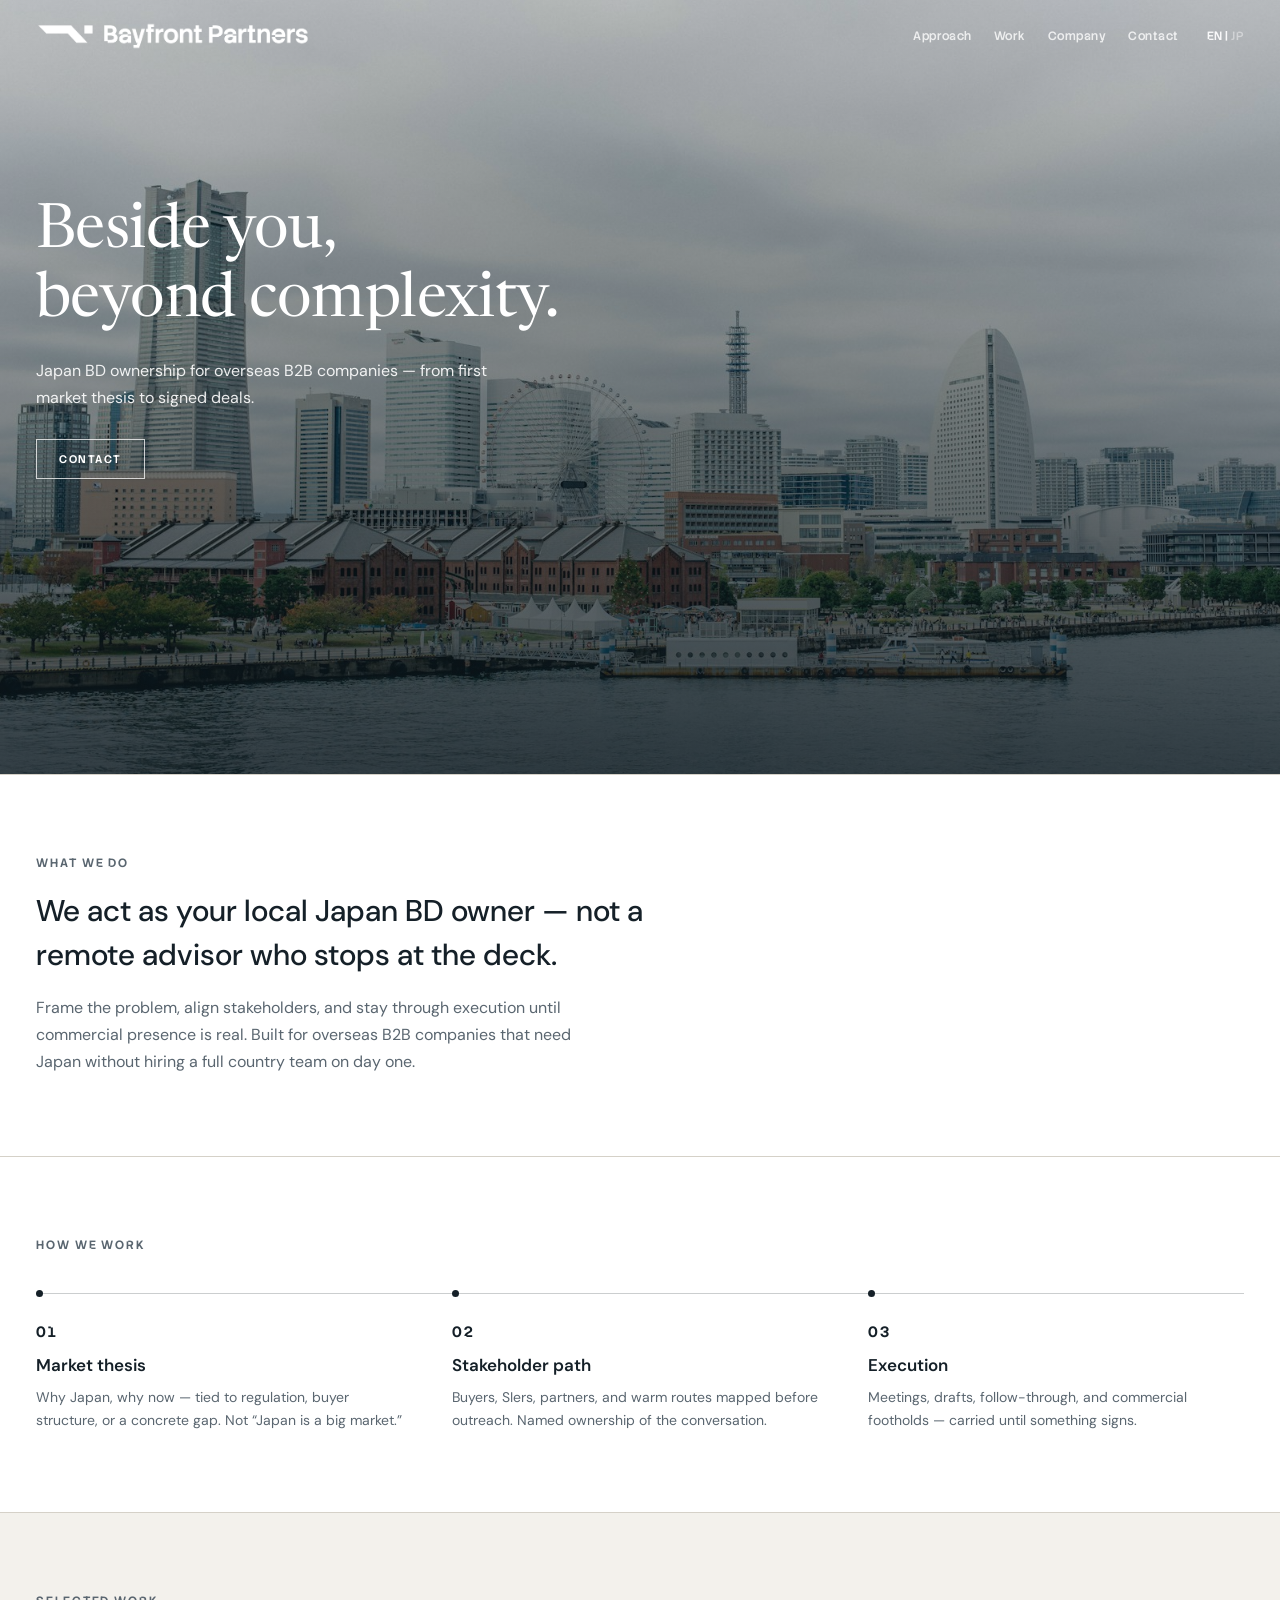
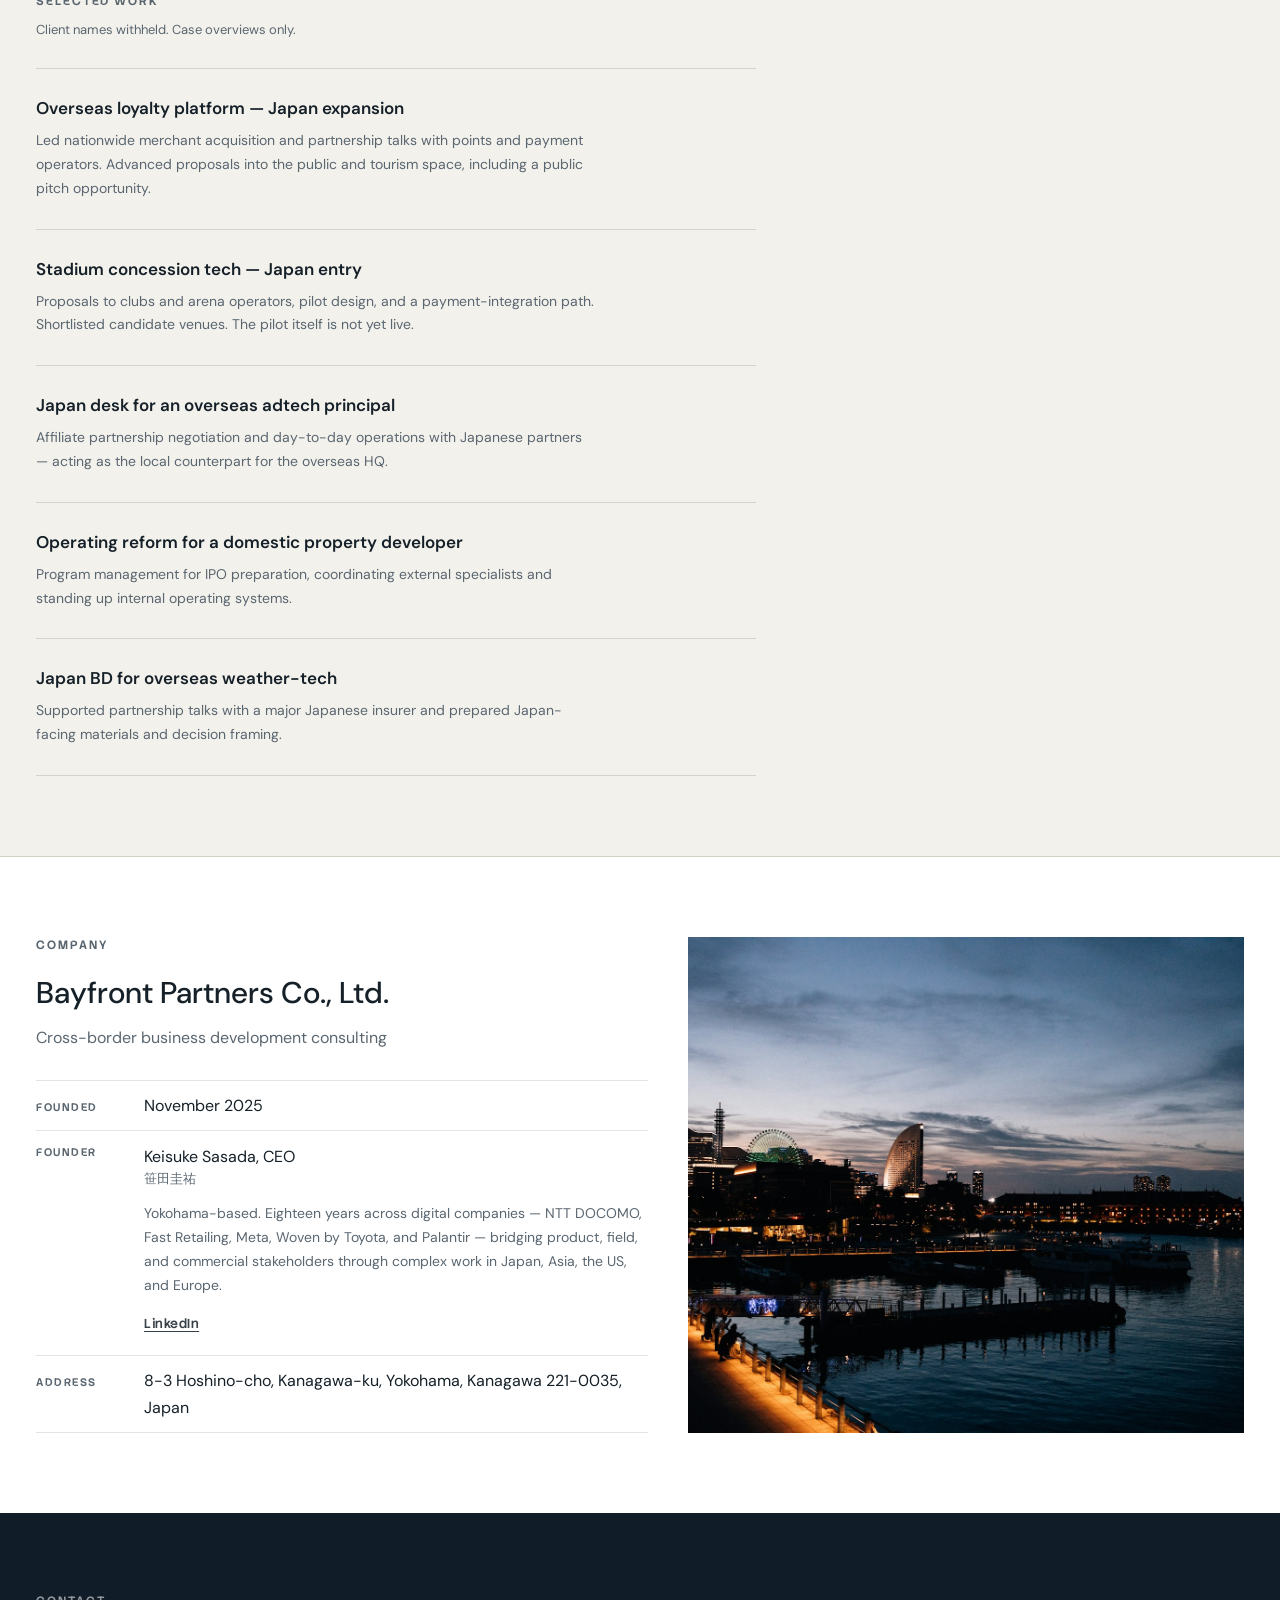
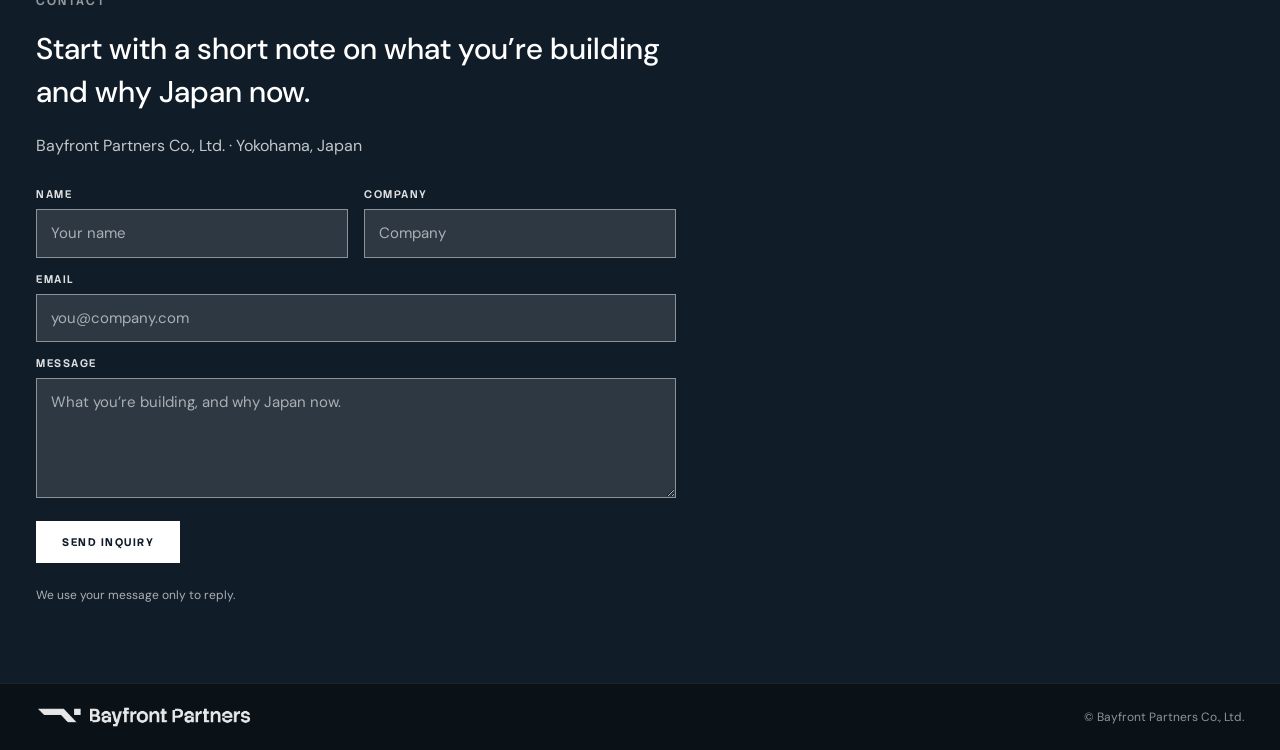
==== index.html @ e2a32714 "Make company photo full-bleed cover crop on mobile. Co-authored-by: Cursor <cursoragent@cursor.com>" ====
<!DOCTYPE html>
<!-- word-break: auto-phrase は Chrome/Edge のみ。必要なら後で BudouX を検討 -->
<html lang="en">
<head>
  <meta charset="utf-8" />
  <meta name="viewport" content="width=device-width, initial-scale=1" />
  <title>Bayfront Partners — Cross-border BD</title>
  <meta name="description" content="Bayfront Partners Co., Ltd. is a Yokohama-based cross-border BD consultancy. Japan market ownership for overseas B2B companies — from thesis to signed deals." />
  <meta name="author" content="Bayfront Partners Co., Ltd." />
  <link rel="canonical" href="https://bayfront-partners.com/" />
  <link rel="alternate" hreflang="en" href="https://bayfront-partners.com/" />
  <link rel="alternate" hreflang="ja" href="https://bayfront-partners.com/ja/" />
  <link rel="alternate" hreflang="x-default" href="https://bayfront-partners.com/" />

  <meta property="og:type" content="website" />
  <meta property="og:site_name" content="Bayfront Partners" />
  <meta property="og:url" content="https://bayfront-partners.com/" />
  <meta property="og:title" content="Bayfront Partners — Beside you, beyond complexity." />
  <meta property="og:description" content="Yokohama-based cross-border BD consultancy. Japan market ownership for overseas B2B companies — from thesis to signed deals." />
  <meta property="og:image" content="https://bayfront-partners.com/assets/og-image.jpg" />
  <meta property="og:image:alt" content="Yokohama harbor — Minato Mirai" />
  <meta property="og:locale" content="en_US" />
  <meta property="og:locale:alternate" content="ja_JP" />

  <meta name="twitter:card" content="summary_large_image" />
  <meta name="twitter:title" content="Bayfront Partners — Beside you, beyond complexity." />
  <meta name="twitter:description" content="Yokohama-based cross-border BD consultancy. Japan market ownership for overseas B2B companies." />
  <meta name="twitter:image" content="https://bayfront-partners.com/assets/og-image.jpg" />

  <link rel="icon" href="/favicon.ico" sizes="any" />
  <link rel="icon" href="/favicon.png" type="image/png" sizes="48x48" />
  <link rel="apple-touch-icon" href="/apple-touch-icon.png" sizes="180x180" />

  <link rel="preconnect" href="https://fonts.googleapis.com" />
  <link rel="preconnect" href="https://fonts.gstatic.com" crossorigin />
  <link href="https://fonts.googleapis.com/css2?family=DM+Sans:ital,opsz,wght@0,9..40,400;0,9..40,500;0,9..40,600;1,9..40,400&family=Newsreader:opsz,wght@6..72,400&family=Stack+Sans+Notch:wght@400;500;600;700&display=swap" rel="stylesheet" />
  <link rel="stylesheet" href="/css/styles.css?v=6e447f9" />
</head>
<body>
  <header class="hero">
    <nav class="nav" id="site-nav">
      <div class="brand"><a href="/"><img src="/assets/logos/logo-name-white.png" alt="Bayfront Partners" /></a></div>
      <div class="links" id="nav-links">
        <a href="#what">Approach</a>
        <a href="#work">Work</a>
        <a href="#company">Company</a>
        <a href="#contact">Contact</a>
      </div>
      <div class="nav-end">
        <p class="lang" aria-label="Language">
          <a href="/" hreflang="en" lang="en" class="on" aria-current="page">EN</a>
          <span aria-hidden="true"> | </span>
          <a href="/ja/" hreflang="ja" lang="ja" class="off">JP</a>
        </p>
        <button type="button" class="nav-toggle" id="nav-toggle" aria-expanded="false" aria-controls="nav-links" aria-label="Open menu">
          <span class="nav-toggle-bars" aria-hidden="true">
            <span></span><span></span><span></span>
          </span>
        </button>
      </div>
    </nav>
    <div class="hero-body">
      <h1 id="headline">Beside you,<br>beyond complexity.</h1>
      <p>Japan BD ownership for overseas B2B companies — from first market thesis to signed deals.</p>
      <a class="cta" href="#contact">Contact</a>
    </div>
  </header>

  <main>
    <section id="what">
      <p class="kicker">What we do</p>
      <p class="lead">We act as your local Japan BD owner — not a remote advisor who stops at the deck.</p>
      <p class="copy">Frame the problem, align stakeholders, and stay through execution until commercial presence is real. Built for overseas B2B companies that need Japan without hiring a full country team on day one.</p>
    </section>

    <section id="approach">
      <p class="kicker">How we work</p>
      <div class="how">
        <article>
          <em>01</em>
          <strong>Market thesis</strong>
          <p>Why Japan, why now — tied to regulation, buyer structure, or a concrete gap. Not “Japan is a big market.”</p>
        </article>
        <article>
          <em>02</em>
          <strong>Stakeholder path</strong>
          <p>Buyers, SIers, partners, and warm routes mapped before outreach. Named ownership of the conversation.</p>
        </article>
        <article>
          <em>03</em>
          <strong>Execution</strong>
          <p>Meetings, drafts, follow-through, and commercial footholds — carried until something signs.</p>
        </article>
      </div>
    </section>

    <section id="work">
      <p class="kicker">Selected work</p>
      <p class="anno">Client names withheld. Case overviews only.</p>
      <div class="proof">
        <article>
          <strong>Overseas loyalty platform — Japan expansion</strong>
          <span>Led nationwide merchant acquisition and partnership talks with points and payment operators. Advanced proposals into the public and tourism space, including a public pitch opportunity.</span>
        </article>
        <article>
          <strong>Stadium concession tech — Japan entry</strong>
          <span>Proposals to clubs and arena operators, pilot design, and a payment-integration path. Shortlisted candidate venues. The pilot itself is not yet live.</span>
        </article>
        <article>
          <strong>Japan desk for an overseas adtech principal</strong>
          <span>Affiliate partnership negotiation and day-to-day operations with Japanese partners — acting as the local counterpart for the overseas HQ.</span>
        </article>
        <article>
          <strong>Operating reform for a domestic property developer</strong>
          <span>Program management for IPO preparation, coordinating external specialists and standing up internal operating systems.</span>
        </article>
        <article>
          <strong>Japan BD for overseas weather-tech</strong>
          <span>Supported partnership talks with a major Japanese insurer and prepared Japan-facing materials and decision framing.</span>
        </article>
      </div>
    </section>

    <section id="company" class="company">
      <div class="company-layout">
        <div>
          <p class="kicker">Company</p>
          <p class="lead co-name">Bayfront Partners Co., Ltd.</p>
          <p class="copy co-biz">Cross-border business development consulting</p>
          <dl class="co-facts">
            <div>
              <dt>Founded</dt>
              <dd>November 2025</dd>
            </div>
            <div class="co-founder" id="about">
              <dt>Founder</dt>
              <dd>
                <div class="co-founder-name">Keisuke Sasada, CEO</div>
                <div class="name-jp">笹田圭祐</div>
                <p class="co-founder-bio">Yokohama-based. Eighteen years across digital companies — NTT DOCOMO, Fast Retailing, Meta, Woven by Toyota, and Palantir — bridging product, field, and commercial stakeholders through complex work in Japan, Asia, the US, and Europe.</p>
                <p class="founder-links">
                  <a class="text-link" href="https://www.linkedin.com/in/keisuke-sasada/" target="_blank" rel="noopener noreferrer">LinkedIn</a>
                </p>
              </dd>
            </div>
            <div>
              <dt>Address</dt>
              <dd>8-3 Hoshino-cho, Kanagawa-ku, Yokohama, Kanagawa 221-0035, Japan</dd>
            </div>
          </dl>
        </div>
        <figure class="company-photo">
          <img src="/assets/photos/photo-yokohama-dusk.jpg" alt="Yokohama harbor at dusk — Minato Mirai" />
        </figure>
      </div>
    </section>

    <section class="contact" id="contact">
      <p class="kicker">Contact</p>
      <p class="lead">Start with a short note on what you’re building and why Japan now.</p>
      <p class="copy">Bayfront Partners Co., Ltd. · Yokohama, Japan</p>
      <form class="contact-form" id="contact-form" method="post" novalidate>
        <div>
          <label for="name">Name</label>
          <input id="name" name="name" type="text" autocomplete="name" required placeholder="Your name" />
        </div>
        <div>
          <label for="company">Company</label>
          <input id="company" name="company" type="text" autocomplete="organization" placeholder="Company" />
        </div>
        <div class="full">
          <label for="email">Email</label>
          <input id="email" name="email" type="email" autocomplete="email" required placeholder="you@company.com" />
        </div>
        <div class="full">
          <label for="message">Message</label>
          <textarea id="message" name="message" required placeholder="What you’re building, and why Japan now."></textarea>
        </div>
        <!-- honeypot: leave empty -->
        <input type="checkbox" name="botcheck" class="hp" tabindex="-1" autocomplete="off" aria-hidden="true" />
        <button type="submit">Send inquiry</button>
        <p class="hint" id="form-hint" role="status" aria-live="polite"></p>
        <p class="privacy">We use your message only to reply.</p>
      </form>
    </section>
  </main>

  <footer>
    <img src="/assets/logos/logo-name-white.png" alt="Bayfront Partners" />
    <span>© Bayfront Partners Co., Ltd.</span>
  </footer>

  <script src="/js/form-config.js?v=6e447f9"></script>
  <script src="/js/main.js?v=6e447f9"></script>
</body>
</html>
---- css/styles.css ----
:root {
  --ink: #152028;
  --muted: #5a6670;
  --paper: #f3f1ec;
  --line: #d5d1c8;
  --sea: #101c28;
  /* 全セクション共通の左右ガター（desktop）。mobile は @media で上書き */
  --page-pad: 36px;
  /* 和文ロック: Hiragino（2026-09-17 Keisuke）。Windows は游ゴシック等にフォールバック */
  --jp: "Hiragino Sans", "Hiragino Kaku Gothic ProN", "Yu Gothic", "游ゴシック", Meiryo, sans-serif;
}

* { box-sizing: border-box; }

body {
  margin: 0;
  font-family: "DM Sans", system-ui, sans-serif;
  color: var(--ink);
  background: #fff;
  overflow-x: clip;
}

html[lang="ja"] body {
  font-family: var(--jp);
  font-weight: 500;
}

html[lang="ja"] body {
  word-break: auto-phrase;
  line-break: strict;
}

html[lang="ja"] .lead,
html[lang="ja"] .how strong,
html[lang="ja"] .proof strong {
  text-wrap: balance;
}

html[lang="ja"] .hero-body p {
  text-wrap: pretty;
}

html[lang="ja"] .copy,
html[lang="ja"] .anno,
html[lang="ja"] .how p,
html[lang="ja"] .proof span,
html[lang="ja"] .privacy {
  text-wrap: pretty;
}

.hero {
  position: relative;
  min-height: 86vh;
  color: #fff;
  background:
    linear-gradient(180deg, rgba(12, 24, 32, 0.22) 0%, rgba(12, 24, 32, 0.42) 45%, rgba(12, 24, 32, 0.78) 100%),
    url("../assets/photos/photo-yokohama-day.jpg") center / cover;
}

.nav {
  display: flex;
  align-items: center;
  gap: 28px;
  padding: 22px max(var(--page-pad), env(safe-area-inset-right, 0px)) 22px max(var(--page-pad), env(safe-area-inset-left, 0px));
  font-size: 13px;
  color: rgba(255, 255, 255, 0.92);
  position: relative;
}

.brand {
  margin-right: auto;
  flex: 1 1 auto;
  min-width: 0;
}

.brand img {
  display: block;
  width: auto;
  height: auto;
  max-height: 28px;
  max-width: 100%;
  object-fit: contain;
}

.links {
  display: flex;
  gap: 22px;
  align-items: center;
}

.links a {
  color: inherit;
  text-decoration: none;
  opacity: 0.85;
  font-family: "Stack Sans Notch", var(--jp), sans-serif;
  font-weight: 500;
  letter-spacing: 0.04em;
  font-size: 12px;
  white-space: nowrap;
}

html[lang="ja"] .links a {
  font-family: var(--jp);
  letter-spacing: 0.04em;
  font-size: 13px;
}

.nav-end {
  display: flex;
  align-items: center;
  gap: 16px;
  flex-shrink: 0;
}

.lang {
  margin: 0;
  padding: 0;
  font-family: "Stack Sans Notch", var(--jp), sans-serif;
  font-weight: 500;
  letter-spacing: 0.04em;
  font-size: 12px;
  color: inherit;
  white-space: nowrap;
  flex-shrink: 0;
}

.lang a {
  color: inherit;
  text-decoration: none;
  opacity: 0.45;
}

.lang a.on { opacity: 1; }
.lang a:hover { opacity: 1; }

.nav-toggle {
  display: none;
  align-items: center;
  justify-content: center;
  width: 40px;
  height: 40px;
  margin: -8px 0;
  padding: 0;
  border: 0;
  background: none;
  color: inherit;
  cursor: pointer;
  flex-shrink: 0;
}

.nav-toggle-bars {
  display: flex;
  flex-direction: column;
  justify-content: space-between;
  width: 22px;
  height: 14px;
}

.nav-toggle-bars span {
  display: block;
  height: 1.5px;
  width: 100%;
  background: currentColor;
  border-radius: 1px;
  transition: transform 0.2s ease, opacity 0.2s ease;
  transform-origin: center;
}

.nav.is-open .nav-toggle-bars span:nth-child(1) {
  transform: translateY(6.25px) rotate(45deg);
}

.nav.is-open .nav-toggle-bars span:nth-child(2) { opacity: 0; }

.nav.is-open .nav-toggle-bars span:nth-child(3) {
  transform: translateY(-6.25px) rotate(-45deg);
}

.hero-body {
  padding: 14vh max(var(--page-pad), env(safe-area-inset-right, 0px)) 64px max(var(--page-pad), env(safe-area-inset-left, 0px));
  max-width: calc(720px + 2 * var(--page-pad));
  box-sizing: border-box;
}

.hero-body h1 {
  margin: 0 0 20px;
  font-weight: 400;
  font-size: clamp(38px, 5.4vw, 62px);
  line-height: 1.12;
  letter-spacing: -0.01em;
  font-family: Newsreader, Georgia, serif;
}

.hero-body p {
  margin: 0 0 28px;
  font-size: 16px;
  line-height: 1.7;
  color: rgba(255, 255, 255, 0.9);
  max-width: 480px;
}

html[lang="ja"] .hero-body p {
  font-size: 15px;
  line-height: 1.9;
  max-width: min(22.5em, 100%);
  /* keep-all + overflow-wrap:normal だと「方針づくりから…」が1語扱いとなり
     狭いviewportで横スクロールする（320–375pxで再現）。auto-phrase 優先、
     未対応ブラウザは anywhere で緊急折り返し */
  word-break: auto-phrase;
  line-break: strict;
  overflow-wrap: anywhere;
}

.cta {
  display: inline-block;
  padding: 12px 22px;
  border: 1px solid rgba(255, 255, 255, 0.75);
  color: #fff;
  text-decoration: none;
  font-family: "Stack Sans Notch", var(--jp), sans-serif;
  font-size: 11px;
  font-weight: 600;
  letter-spacing: 0.14em;
  text-transform: uppercase;
}

html[lang="ja"] .cta {
  font-family: var(--jp);
  text-transform: none;
  letter-spacing: 0.06em;
  font-size: 13px;
  font-weight: 700;
}

section {
  padding: 80px max(var(--page-pad), env(safe-area-inset-right, 0px)) 80px max(var(--page-pad), env(safe-area-inset-left, 0px));
  border-top: 1px solid var(--line);
  scroll-margin-top: 16px;
}

.kicker {
  font-size: 12px;
  letter-spacing: 0.16em;
  text-transform: uppercase;
  color: var(--muted);
  margin: 0 0 18px;
  font-weight: 600;
  font-family: "Stack Sans Notch", sans-serif;
}

html[lang="ja"] .kicker {
  font-family: var(--jp);
  text-transform: none;
  letter-spacing: 0.08em;
  font-size: 12px;
  font-weight: 700;
}

.lead {
  font-size: clamp(22px, 2.6vw, 30px);
  line-height: 1.45;
  max-width: 640px;
  margin: 0 0 18px;
  font-weight: 500;
}

html[lang="ja"] .lead {
  font-family: var(--jp);
  font-weight: 700;
  line-height: 1.6;
  letter-spacing: 0.01em;
}

.copy {
  font-size: 16px;
  line-height: 1.7;
  color: var(--muted);
  max-width: 560px;
  margin: 0;
}

html[lang="ja"] .copy {
  font-size: 15px;
  line-height: 1.95;
  max-width: 36em;
}

.anno {
  font-size: 13px;
  line-height: 1.65;
  color: var(--muted);
  max-width: 36em;
  margin: -8px 0 0;
  font-weight: 400;
}

html[lang="ja"] .anno {
  font-family: var(--jp);
  font-size: 12.5px;
  line-height: 1.85;
}

.how {
  display: grid;
  grid-template-columns: repeat(3, 1fr);
  gap: 0 40px;
  margin-top: 40px;
  border-top: 1px solid rgba(21, 32, 40, 0.22);
}

.how article {
  position: relative;
  padding: 28px 8px 0 0;
  background: none;
  border: 0;
}

.how article::before {
  content: "";
  position: absolute;
  top: -4px;
  left: 0;
  width: 7px;
  height: 7px;
  border-radius: 50%;
  background: var(--ink);
}

.how em {
  display: block;
  font-style: normal;
  font-family: "Stack Sans Notch", sans-serif;
  font-size: 15px;
  font-weight: 600;
  letter-spacing: 0.1em;
  color: var(--ink);
  margin: 0 0 12px;
}

.how strong {
  display: block;
  font-size: 17px;
  margin-bottom: 10px;
  font-weight: 600;
}

html[lang="ja"] .how strong {
  font-family: var(--jp);
  font-weight: 700;
  letter-spacing: 0.02em;
}

.how p {
  margin: 0;
  font-size: 14px;
  line-height: 1.65;
  color: var(--muted);
  max-width: 28em;
}

html[lang="ja"] .how p {
  font-size: 13.5px;
  line-height: 1.85;
}

#work { background: var(--paper); }

.proof {
  display: flex;
  flex-direction: column;
  gap: 0;
  margin-top: 28px;
  max-width: 720px;
}

.proof article {
  display: block;
  padding: 28px 0;
  background: none;
  border: 0;
  border-top: 1px solid rgba(21, 32, 40, 0.14);
}

.proof article:last-child {
  border-bottom: 1px solid rgba(21, 32, 40, 0.14);
}

.proof strong {
  display: block;
  font-size: 17px;
  margin: 0 0 10px;
  font-weight: 600;
  max-width: 28em;
}

html[lang="ja"] .proof strong {
  font-family: var(--jp);
  font-weight: 700;
  line-height: 1.45;
}

.proof span {
  display: block;
  font-size: 14px;
  color: var(--muted);
  line-height: 1.7;
  max-width: 40em;
}

html[lang="ja"] .proof span {
  font-size: 13.5px;
  line-height: 1.85;
}

.company-layout {
  display: grid;
  grid-template-columns: 1.1fr 1fr;
  gap: 40px;
  align-items: start;
}

.company .co-name {
  margin-bottom: 10px;
}

.company .co-biz {
  margin-bottom: 28px;
}

.co-facts {
  margin: 0;
  padding: 0;
  max-width: 40rem;
  display: grid;
  gap: 0;
}

.co-facts > div {
  display: grid;
  grid-template-columns: 5.5rem minmax(0, 1fr);
  gap: 8px 20px;
  align-items: baseline;
  padding: 11px 0;
  border-top: 1px solid rgba(21, 32, 40, 0.12);
}

.co-facts > div:last-child {
  border-bottom: 1px solid rgba(21, 32, 40, 0.12);
}

.co-facts dt {
  margin: 0;
  font-family: "Stack Sans Notch", var(--jp), sans-serif;
  font-size: 11px;
  font-weight: 600;
  letter-spacing: 0.14em;
  text-transform: uppercase;
  color: var(--muted);
}

html[lang="ja"] .co-facts dt {
  font-family: var(--jp);
  text-transform: none;
  letter-spacing: 0.08em;
  font-size: 12px;
  font-weight: 700;
}

.co-facts dd {
  margin: 0;
  font-size: 16px;
  line-height: 1.7;
  color: var(--ink);
}

html[lang="ja"] .co-facts dd {
  font-family: var(--jp);
  font-size: 15px;
  line-height: 1.95;
}

.co-facts .co-founder {
  align-items: start;
  padding-top: 14px;
  padding-bottom: 18px;
}

.co-founder-name {
  display: block;
  font-size: 16px;
  line-height: 1.45;
  font-weight: 400;
  color: var(--ink);
}

html[lang="ja"] .co-founder-name {
  font-family: var(--jp);
  font-size: 15px;
  font-weight: 500;
}

.co-founder .name-jp {
  display: block;
  margin: 2px 0 0;
  font-size: 13px;
  line-height: 1.4;
  color: var(--muted);
  font-weight: 500;
  font-family: var(--jp), sans-serif;
}

html[lang="ja"] .co-founder .name-jp {
  font-family: "DM Sans", var(--jp), sans-serif;
  letter-spacing: 0.02em;
}

.co-founder-bio {
  display: block;
  margin: 14px 0 0;
  max-width: none;
  font-size: 14px;
  line-height: 1.7;
  color: var(--muted);
}

html[lang="ja"] .co-founder-bio {
  font-family: var(--jp);
  font-size: 13.5px;
  line-height: 1.9;
}

.co-founder .founder-links {
  margin: 12px 0 0;
}

.founder-links .text-link {
  font-family: "Stack Sans Notch", var(--jp), sans-serif;
  font-size: 13px;
  font-weight: 500;
  letter-spacing: 0.04em;
  color: var(--ink);
  text-decoration: underline;
  text-underline-offset: 3px;
  text-decoration-thickness: 1px;
  opacity: 0.85;
}

.founder-links .text-link:hover {
  opacity: 1;
}

html[lang="ja"] .founder-links .text-link {
  font-family: var(--jp);
}

.company-photo {
  margin: 0;
  align-self: stretch;
  min-height: 280px;
  overflow: hidden;
  background: var(--paper);
}

.company-photo img {
  width: 100%;
  height: 100%;
  object-fit: cover;
  object-position: center 40%;
  display: block;
}

@media (max-width: 800px) {
  .co-facts > div {
    grid-template-columns: 4.75rem minmax(0, 1fr);
    gap: 6px 14px;
  }

  .co-facts .co-founder {
    grid-template-columns: 1fr;
    gap: 8px;
    padding-top: 16px;
    padding-bottom: 20px;
  }

  .co-founder .name-jp {
    margin-top: 4px;
  }

  .co-founder-bio {
    margin-top: 16px;
    padding-top: 14px;
    border-top: 1px solid rgba(21, 32, 40, 0.1);
  }

  /* スマホ: 横幅いっぱい・高さ固定・はみ出しは切り取り（letterbox にしない） */
  .company-photo {
    position: relative;
    align-self: stretch;
    box-sizing: border-box;
    width: 100vw;
    max-width: 100vw;
    margin: 8px 0 0;
    margin-left: calc(50% - 50vw);
    height: 200px;
    min-height: 200px;
    max-height: 200px;
    aspect-ratio: auto;
    overflow: hidden;
    background: var(--paper);
  }

  .company-photo img {
    position: absolute;
    inset: 0;
    width: 100%;
    height: 100%;
    max-width: none;
    object-fit: cover;
    object-position: center 32%;
    display: block;
  }
}

.contact {
  background: var(--sea);
  color: #fff;
  border-top: 0;
}

.contact .kicker { color: rgba(255, 255, 255, 0.55); }
.contact .lead { color: #fff; }
.contact .copy { color: rgba(255, 255, 255, 0.75); }

.contact-form {
  position: relative;
  display: grid;
  grid-template-columns: 1fr 1fr;
  gap: 14px 16px;
  margin-top: 28px;
  max-width: 640px;
}

.contact-form .full { grid-column: 1 / -1; }

.contact-form label {
  display: block;
  font-family: "Stack Sans Notch", var(--jp), sans-serif;
  font-size: 11px;
  font-weight: 600;
  letter-spacing: 0.14em;
  text-transform: uppercase;
  color: rgba(255, 255, 255, 0.85);
  margin-bottom: 8px;
}

html[lang="ja"] .contact-form label {
  font-family: var(--jp);
  text-transform: none;
  letter-spacing: 0.06em;
  font-weight: 700;
}

.contact-form input,
.contact-form textarea {
  width: 100%;
  box-sizing: border-box;
  background: rgba(255, 255, 255, 0.12);
  border: 1px solid rgba(255, 255, 255, 0.45);
  color: #fff;
  font: 400 15px / 1.5 "DM Sans", var(--jp), sans-serif;
  padding: 12px 14px;
  border-radius: 0;
}

.contact-form input::placeholder,
.contact-form textarea::placeholder {
  color: rgba(255, 255, 255, 0.6);
}

.contact-form input:focus,
.contact-form textarea:focus {
  outline: none;
  border-color: rgba(255, 255, 255, 0.85);
  background: rgba(255, 255, 255, 0.16);
}

.contact-form textarea {
  min-height: 120px;
  resize: vertical;
}

.contact-form button[type="submit"] {
  justify-self: start;
  margin-top: 4px;
  background: #fff;
  color: var(--sea);
  border: 0;
  font-family: "Stack Sans Notch", var(--jp), sans-serif;
  font-size: 11px;
  font-weight: 700;
  letter-spacing: 0.14em;
  text-transform: uppercase;
  padding: 14px 26px;
  cursor: pointer;
}

html[lang="ja"] .contact-form button[type="submit"] {
  font-family: var(--jp);
  text-transform: none;
  letter-spacing: 0.06em;
  font-size: 13px;
}

.contact-form .hint,
.contact-form .privacy {
  grid-column: 1 / -1;
  margin: 0;
  font-size: 12px;
  color: rgba(255, 255, 255, 0.65);
}

.contact-form .privacy { margin-top: -4px; }

.contact-form .hint.is-error {
  color: #ffb4b4;
}

.contact-form .hint.is-ok {
  color: #b8e0c8;
}

.contact-form .hp {
  position: absolute;
  left: -9999px;
  width: 1px;
  height: 1px;
  opacity: 0;
  pointer-events: none;
}

.contact-form button[type="submit"]:disabled {
  opacity: 0.6;
  cursor: wait;
}

footer {
  display: flex;
  justify-content: space-between;
  align-items: center;
  padding: 22px max(var(--page-pad), env(safe-area-inset-right, 0px)) 22px max(var(--page-pad), env(safe-area-inset-left, 0px));
  border-top: 1px solid rgba(255, 255, 255, 0.08);
  background: #0a1218;
  color: rgba(255, 255, 255, 0.55);
  font-size: 12px;
  gap: 16px;
}

footer img {
  height: 22px;
  width: auto;
  max-width: none;
  opacity: 0.9;
  flex-shrink: 0;
  object-fit: contain;
}

footer span { text-align: right; }

@media (max-width: 800px) {
  :root {
    --page-pad: 24px;
  }

  .how,
  .company-layout,
  .contact-form {
    grid-template-columns: 1fr;
  }

  .hero { min-height: auto; }

  .nav {
    flex-wrap: wrap;
    gap: 0 16px;
    padding-top: 18px;
    padding-bottom: 18px;
    align-items: center;
  }

  .brand {
    margin-right: auto;
    /* lang(~38) + gap(16) + toggle(40) + nav column-gap(16) ≒ 110+ 余裕 */
    max-width: calc(100% - 120px);
  }

  .brand img {
    max-height: 23px;
    width: auto;
    height: auto;
    object-fit: contain;
  }

  .nav-toggle { display: flex; }

  .links {
    display: none;
    flex-direction: column;
    align-items: stretch;
    gap: 0;
    width: 100%;
    flex-basis: 100%;
    order: 3;
    margin-top: 8px;
    padding: 12px 0 8px;
    border-top: 1px solid rgba(255, 255, 255, 0.14);
  }

  .nav.is-open .links { display: flex; }

  .links a {
    display: block;
    padding: 14px 4px;
    font-size: 14px;
    opacity: 0.92;
    white-space: normal;
    border-bottom: 1px solid rgba(255, 255, 255, 0.08);
  }

  .links a:last-child { border-bottom: 0; }

  html[lang="ja"] .links a { font-size: 15px; }

  .hero-body {
    padding-top: 48px;
    padding-bottom: 72px;
  }

  .hero-body h1 {
    font-size: clamp(30px, 8.2vw, 40px);
    line-height: 1.18;
    margin-bottom: 22px;
  }

  .hero-body p { margin-bottom: 32px; }

  section {
    padding-top: 64px;
    padding-bottom: 64px;
  }

  .lead { margin-bottom: 22px; }
  .kicker { margin-bottom: 22px; }
  .proof { margin-top: 36px; }
  .proof article { padding: 32px 0; }
  .contact-form { margin-top: 36px; gap: 18px 16px; }

  footer {
    flex-direction: column;
    align-items: flex-start;
    justify-content: flex-start;
    gap: 12px;
    padding-top: 28px;
    padding-bottom: 28px;
  }

  footer span { text-align: left; }

  .how {
    border-top: 0;
    border-left: 1px solid rgba(21, 32, 40, 0.22);
    margin-top: 40px;
    gap: 0;
  }

  .how article { padding: 0 0 36px 22px; }
  .how article:last-child { padding-bottom: 0; }
  .how article::before { top: 6px; left: -4px; }
  .company-layout { gap: 36px; }
}
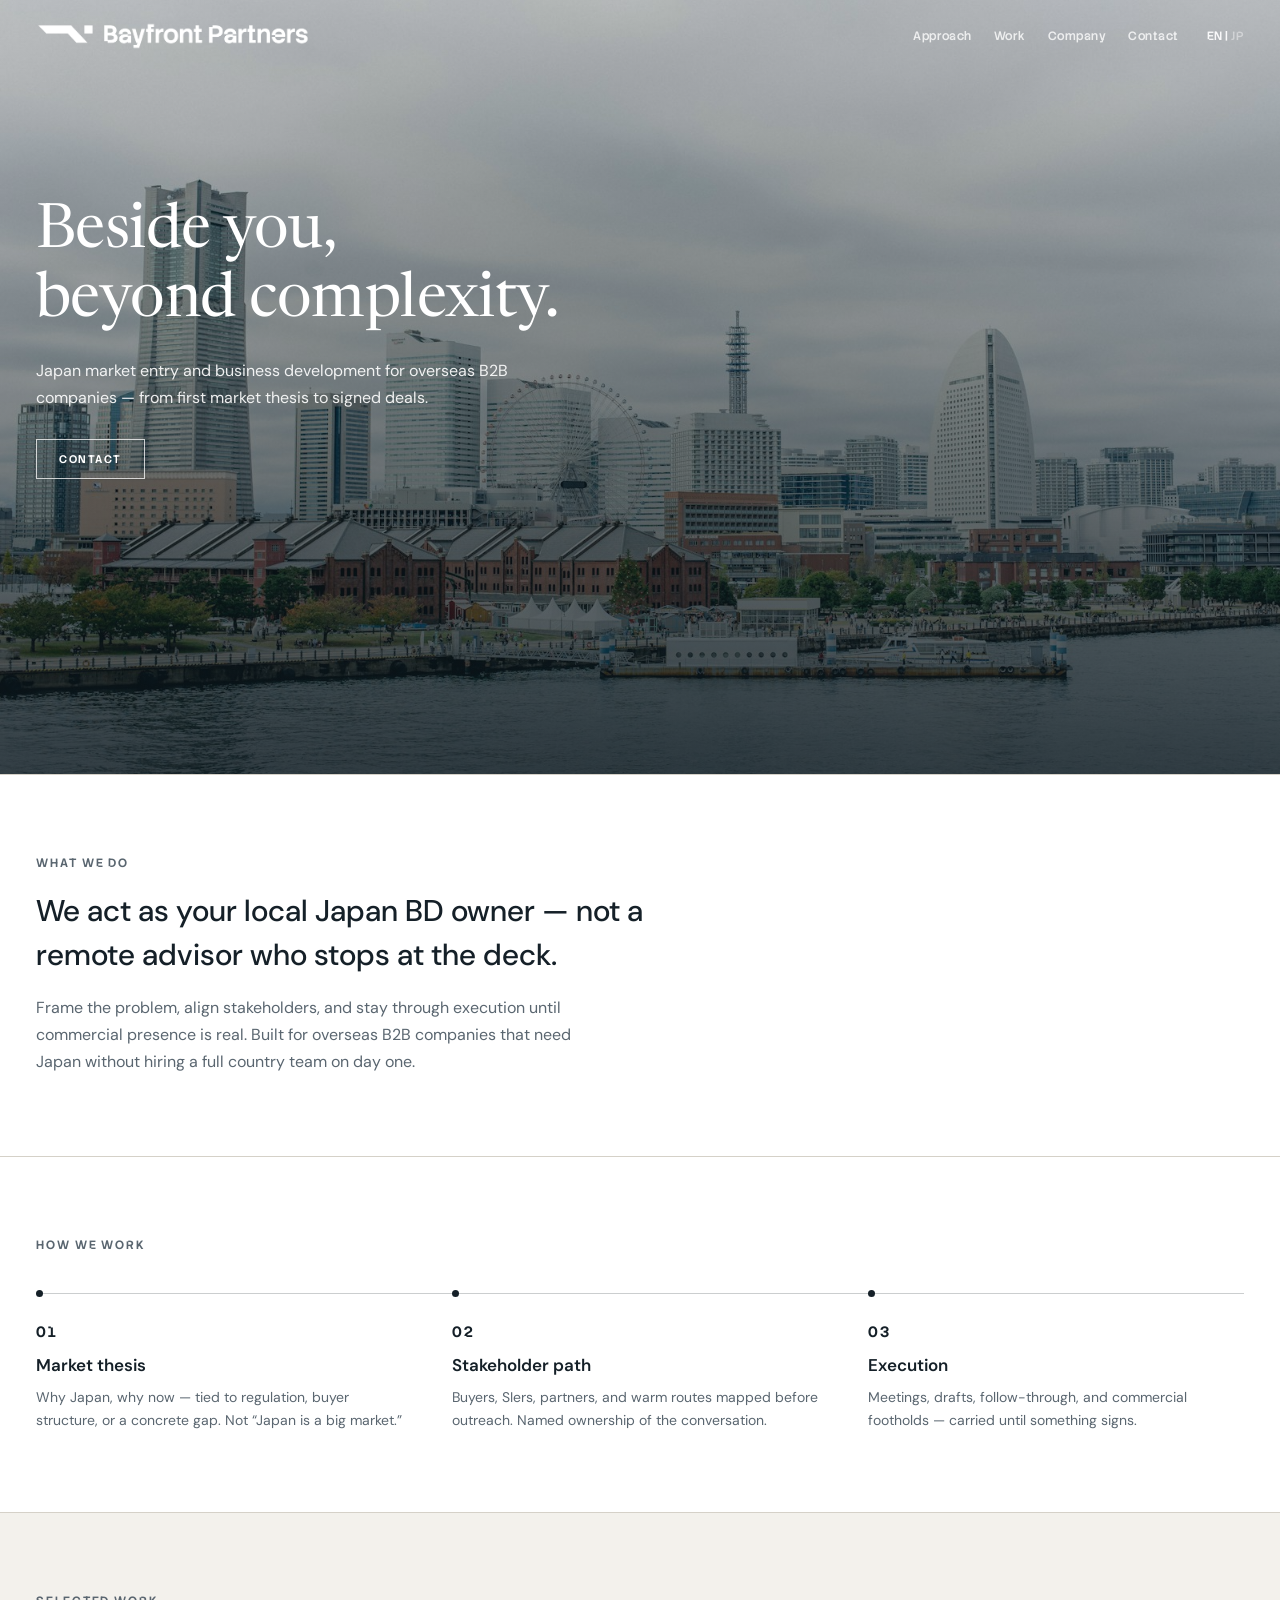
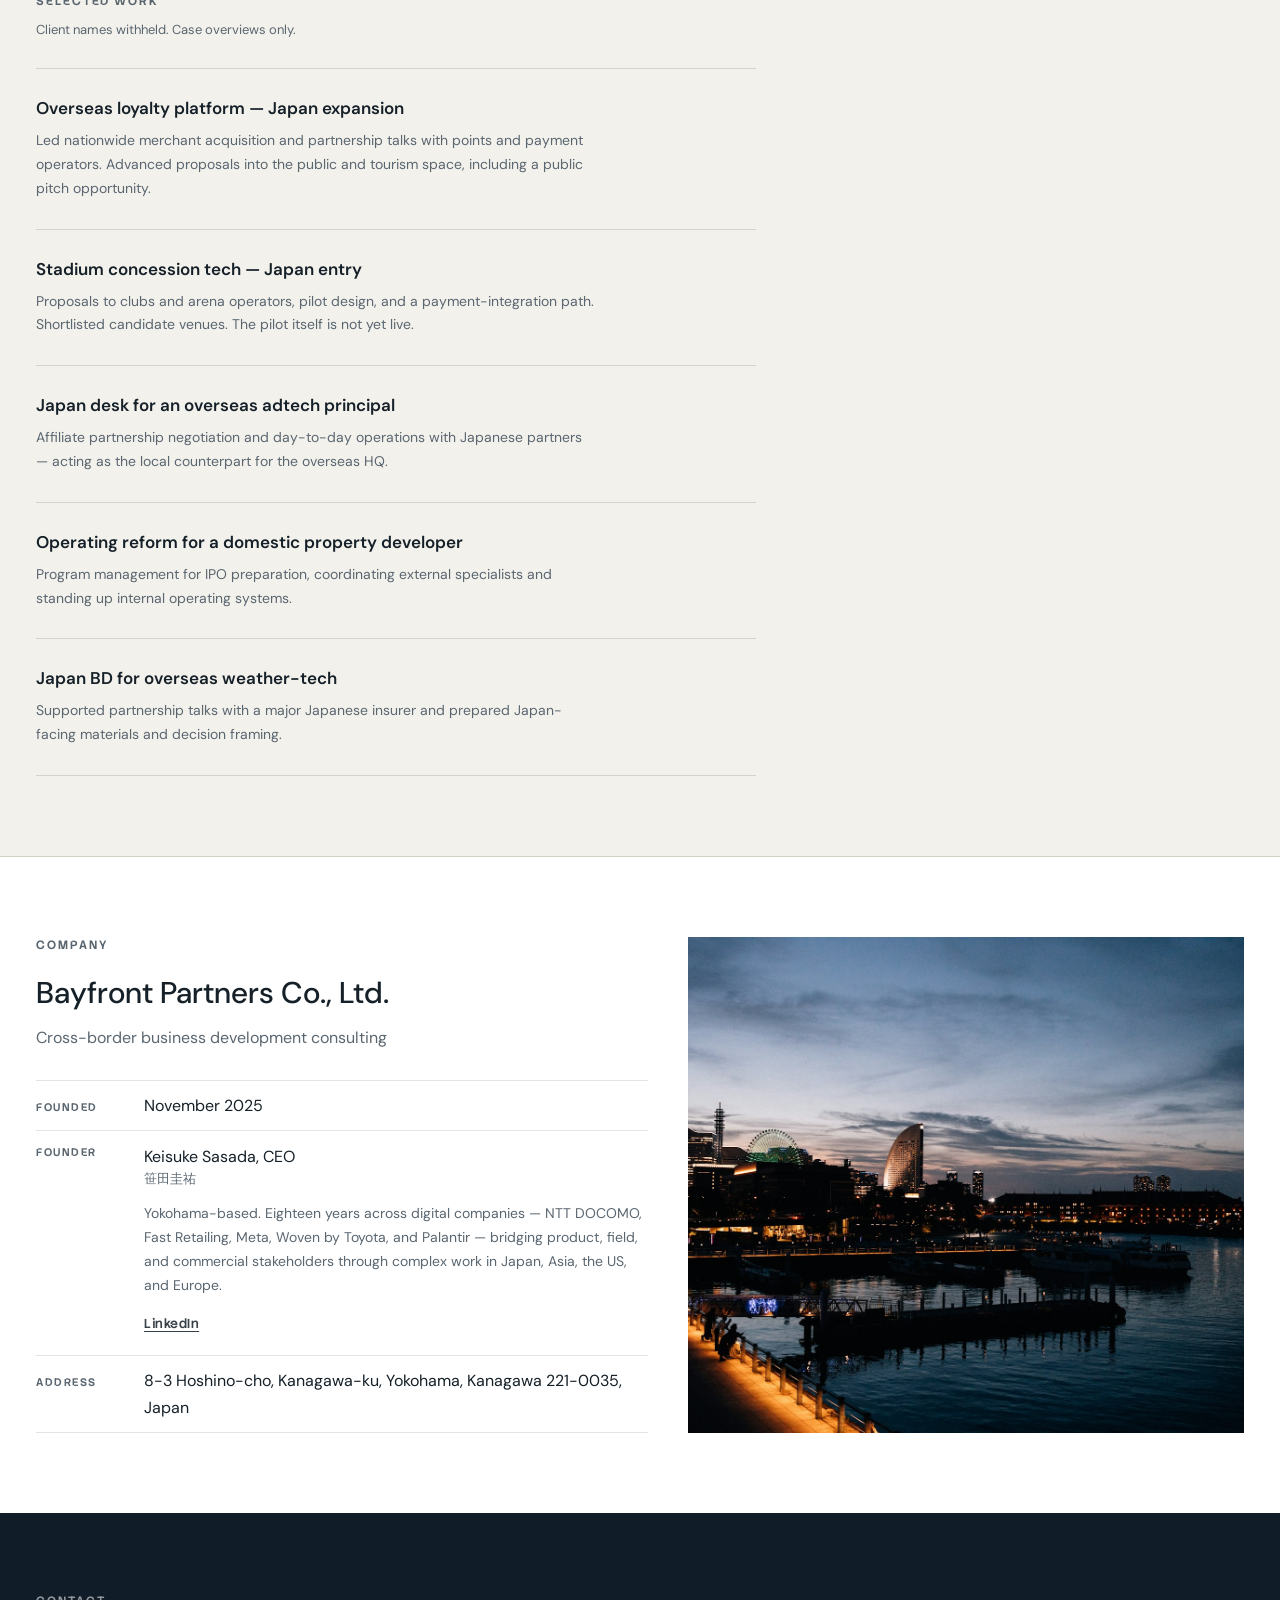
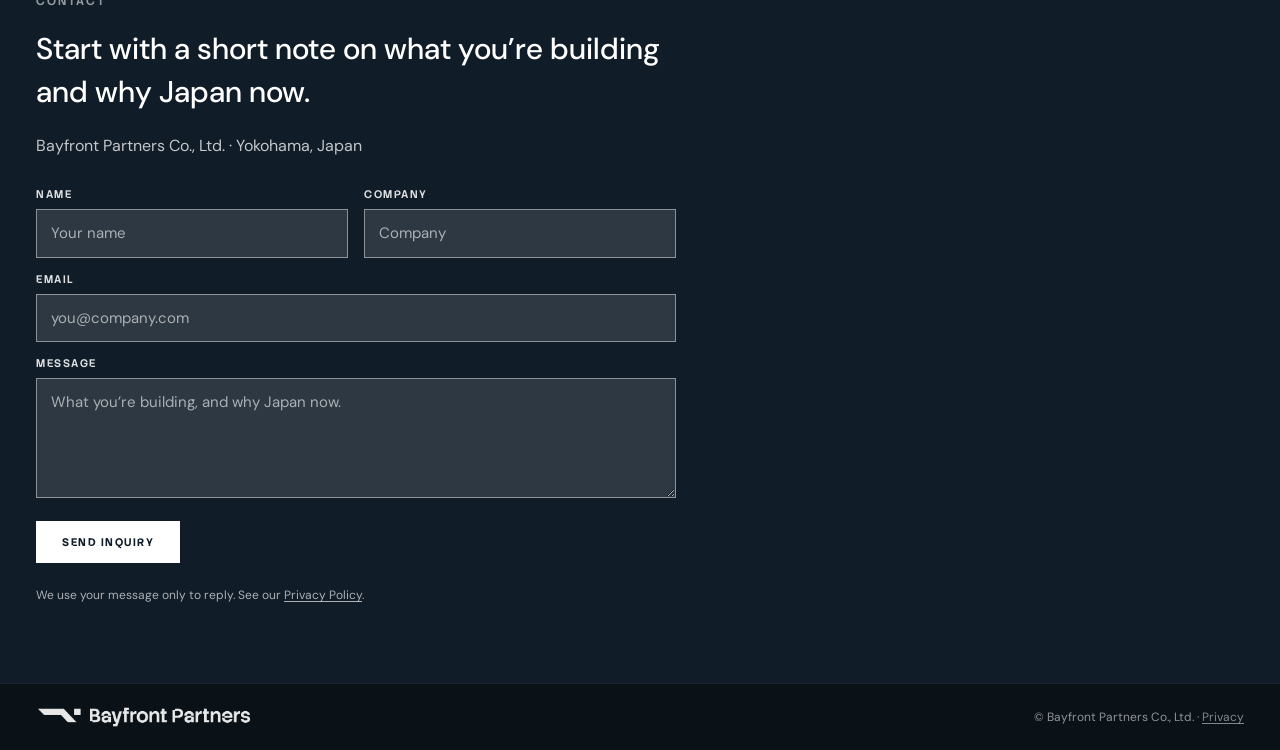
==== commit 88ddee24: "Add JSON-LD, h2 section titles, searchable titles, and privacy pages. Co-authored-by: Cursor <cursor" ====
--- a/index.html
+++ b/index.html
@@ -4,8 +4,8 @@
 <head>
   <meta charset="utf-8" />
   <meta name="viewport" content="width=device-width, initial-scale=1" />
-  <title>Bayfront Partners — Cross-border BD</title>
-  <meta name="description" content="Bayfront Partners Co., Ltd. is a Yokohama-based cross-border BD consultancy. Japan market ownership for overseas B2B companies — from thesis to signed deals." />
+  <title>Bayfront Partners — Japan Market Entry &amp; Business Development</title>
+  <meta name="description" content="Yokohama-based Japan market entry and business development consultancy for overseas B2B companies. Local BD ownership from market thesis to signed deals." />
   <meta name="author" content="Bayfront Partners Co., Ltd." />
   <link rel="canonical" href="https://bayfront-partners.com/" />
   <link rel="alternate" hreflang="en" href="https://bayfront-partners.com/" />
@@ -15,16 +15,16 @@
   <meta property="og:type" content="website" />
   <meta property="og:site_name" content="Bayfront Partners" />
   <meta property="og:url" content="https://bayfront-partners.com/" />
-  <meta property="og:title" content="Bayfront Partners — Beside you, beyond complexity." />
-  <meta property="og:description" content="Yokohama-based cross-border BD consultancy. Japan market ownership for overseas B2B companies — from thesis to signed deals." />
+  <meta property="og:title" content="Bayfront Partners — Japan Market Entry &amp; Business Development" />
+  <meta property="og:description" content="Yokohama-based Japan market entry and business development consultancy for overseas B2B companies. Local BD ownership from market thesis to signed deals." />
   <meta property="og:image" content="https://bayfront-partners.com/assets/og-image.jpg" />
   <meta property="og:image:alt" content="Yokohama harbor — Minato Mirai" />
   <meta property="og:locale" content="en_US" />
   <meta property="og:locale:alternate" content="ja_JP" />
 
   <meta name="twitter:card" content="summary_large_image" />
-  <meta name="twitter:title" content="Bayfront Partners — Beside you, beyond complexity." />
-  <meta name="twitter:description" content="Yokohama-based cross-border BD consultancy. Japan market ownership for overseas B2B companies." />
+  <meta name="twitter:title" content="Bayfront Partners — Japan Market Entry &amp; Business Development" />
+  <meta name="twitter:description" content="Japan market entry and business development for overseas B2B companies. Yokohama-based." />
   <meta name="twitter:image" content="https://bayfront-partners.com/assets/og-image.jpg" />
 
   <link rel="icon" href="/favicon.ico" sizes="any" />
@@ -34,7 +34,65 @@
   <link rel="preconnect" href="https://fonts.googleapis.com" />
   <link rel="preconnect" href="https://fonts.gstatic.com" crossorigin />
   <link href="https://fonts.googleapis.com/css2?family=DM+Sans:ital,opsz,wght@0,9..40,400;0,9..40,500;0,9..40,600;1,9..40,400&family=Newsreader:opsz,wght@6..72,400&family=Stack+Sans+Notch:wght@400;500;600;700&display=swap" rel="stylesheet" />
-  <link rel="stylesheet" href="/css/styles.css?v=6e447f9" />
+  <link rel="stylesheet" href="/css/styles.css?v=seo1" />
+  <script type="application/ld+json">
+  {
+    "@context": "https://schema.org",
+    "@graph": [
+      {
+        "@type": "Organization",
+        "@id": "https://bayfront-partners.com/#organization",
+        "name": "Bayfront Partners Co., Ltd.",
+        "alternateName": "株式会社Bayfront Partners",
+        "url": "https://bayfront-partners.com/",
+        "logo": "https://bayfront-partners.com/assets/logos/logo-name-navy.png",
+        "foundingDate": "2025-11",
+        "description": "Cross-border business development consultancy helping overseas B2B companies with Japan market entry.",
+        "address": {
+          "@type": "PostalAddress",
+          "streetAddress": "8-3 Hoshino-cho, Kanagawa-ku",
+          "addressLocality": "Yokohama",
+          "addressRegion": "Kanagawa",
+          "postalCode": "221-0035",
+          "addressCountry": "JP"
+        },
+        "founder": { "@id": "https://bayfront-partners.com/#keisuke" },
+        "employee": { "@id": "https://bayfront-partners.com/#keisuke" }
+      },
+      {
+        "@type": "Person",
+        "@id": "https://bayfront-partners.com/#keisuke",
+        "name": "Keisuke Sasada",
+        "alternateName": "笹田圭祐",
+        "jobTitle": "Founder & CEO",
+        "worksFor": { "@id": "https://bayfront-partners.com/#organization" },
+        "url": "https://bayfront-partners.com/#about",
+        "sameAs": ["https://www.linkedin.com/in/keisuke-sasada/"]
+      },
+      {
+        "@type": "ProfessionalService",
+        "@id": "https://bayfront-partners.com/#service",
+        "name": "Japan market entry & business development",
+        "serviceType": "Japan market entry and business development consulting",
+        "provider": { "@id": "https://bayfront-partners.com/#organization" },
+        "areaServed": { "@type": "Country", "name": "Japan" },
+        "audience": {
+          "@type": "BusinessAudience",
+          "audienceType": "Overseas B2B companies"
+        },
+        "url": "https://bayfront-partners.com/#what"
+      },
+      {
+        "@type": "WebSite",
+        "@id": "https://bayfront-partners.com/#website",
+        "url": "https://bayfront-partners.com/",
+        "name": "Bayfront Partners",
+        "inLanguage": ["en", "ja"],
+        "publisher": { "@id": "https://bayfront-partners.com/#organization" }
+      }
+    ]
+  }
+  </script>
 </head>
 <body>
   <header class="hero">
@@ -61,20 +119,20 @@
     </nav>
     <div class="hero-body">
       <h1 id="headline">Beside you,<br>beyond complexity.</h1>
-      <p>Japan BD ownership for overseas B2B companies — from first market thesis to signed deals.</p>
+      <p>Japan market entry and business development for overseas B2B companies — from first market thesis to signed deals.</p>
       <a class="cta" href="#contact">Contact</a>
     </div>
   </header>
 
   <main>
     <section id="what">
-      <p class="kicker">What we do</p>
+      <h2 class="kicker">What we do</h2>
       <p class="lead">We act as your local Japan BD owner — not a remote advisor who stops at the deck.</p>
       <p class="copy">Frame the problem, align stakeholders, and stay through execution until commercial presence is real. Built for overseas B2B companies that need Japan without hiring a full country team on day one.</p>
     </section>
 
     <section id="approach">
-      <p class="kicker">How we work</p>
+      <h2 class="kicker">How we work</h2>
       <div class="how">
         <article>
           <em>01</em>
@@ -95,7 +153,7 @@
     </section>
 
     <section id="work">
-      <p class="kicker">Selected work</p>
+      <h2 class="kicker">Selected work</h2>
       <p class="anno">Client names withheld. Case overviews only.</p>
       <div class="proof">
         <article>
@@ -124,7 +182,7 @@
     <section id="company" class="company">
       <div class="company-layout">
         <div>
-          <p class="kicker">Company</p>
+          <h2 class="kicker">Company</h2>
           <p class="lead co-name">Bayfront Partners Co., Ltd.</p>
           <p class="copy co-biz">Cross-border business development consulting</p>
           <dl class="co-facts">
@@ -156,7 +214,7 @@
     </section>
 
     <section class="contact" id="contact">
-      <p class="kicker">Contact</p>
+      <h2 class="kicker">Contact</h2>
       <p class="lead">Start with a short note on what you’re building and why Japan now.</p>
       <p class="copy">Bayfront Partners Co., Ltd. · Yokohama, Japan</p>
       <form class="contact-form" id="contact-form" method="post" novalidate>
@@ -180,17 +238,17 @@
         <input type="checkbox" name="botcheck" class="hp" tabindex="-1" autocomplete="off" aria-hidden="true" />
         <button type="submit">Send inquiry</button>
         <p class="hint" id="form-hint" role="status" aria-live="polite"></p>
-        <p class="privacy">We use your message only to reply.</p>
+        <p class="privacy">We use your message only to reply. See our <a href="/privacy/">Privacy Policy</a>.</p>
       </form>
     </section>
   </main>
 
   <footer>
     <img src="/assets/logos/logo-name-white.png" alt="Bayfront Partners" />
-    <span>© Bayfront Partners Co., Ltd.</span>
+    <span>© Bayfront Partners Co., Ltd. · <a href="/privacy/">Privacy</a></span>
   </footer>
 
-  <script src="/js/form-config.js?v=6e447f9"></script>
-  <script src="/js/main.js?v=6e447f9"></script>
+  <script src="/js/form-config.js?v=seo1"></script>
+  <script src="/js/main.js?v=seo1"></script>
 </body>
 </html>
--- a/css/styles.css
+++ b/css/styles.css
@@ -248,6 +248,10 @@
   font-family: "Stack Sans Notch", sans-serif;
 }
 
+h2.kicker {
+  line-height: normal;
+}
+
 html[lang="ja"] .kicker {
   font-family: var(--jp);
   text-transform: none;
@@ -576,8 +580,7 @@
   }
 
   .co-facts .co-founder {
-    grid-template-columns: 1fr;
-    gap: 8px;
+    align-items: start;
     padding-top: 16px;
     padding-bottom: 20px;
   }
@@ -766,6 +769,21 @@
 
 footer span { text-align: right; }
 
+footer a {
+  color: inherit;
+  text-decoration: underline;
+  text-underline-offset: 2px;
+  opacity: 0.9;
+}
+
+footer a:hover { opacity: 1; }
+
+.contact-form .privacy a {
+  color: inherit;
+  text-decoration: underline;
+  text-underline-offset: 2px;
+}
+
 @media (max-width: 800px) {
   :root {
     --page-pad: 24px;
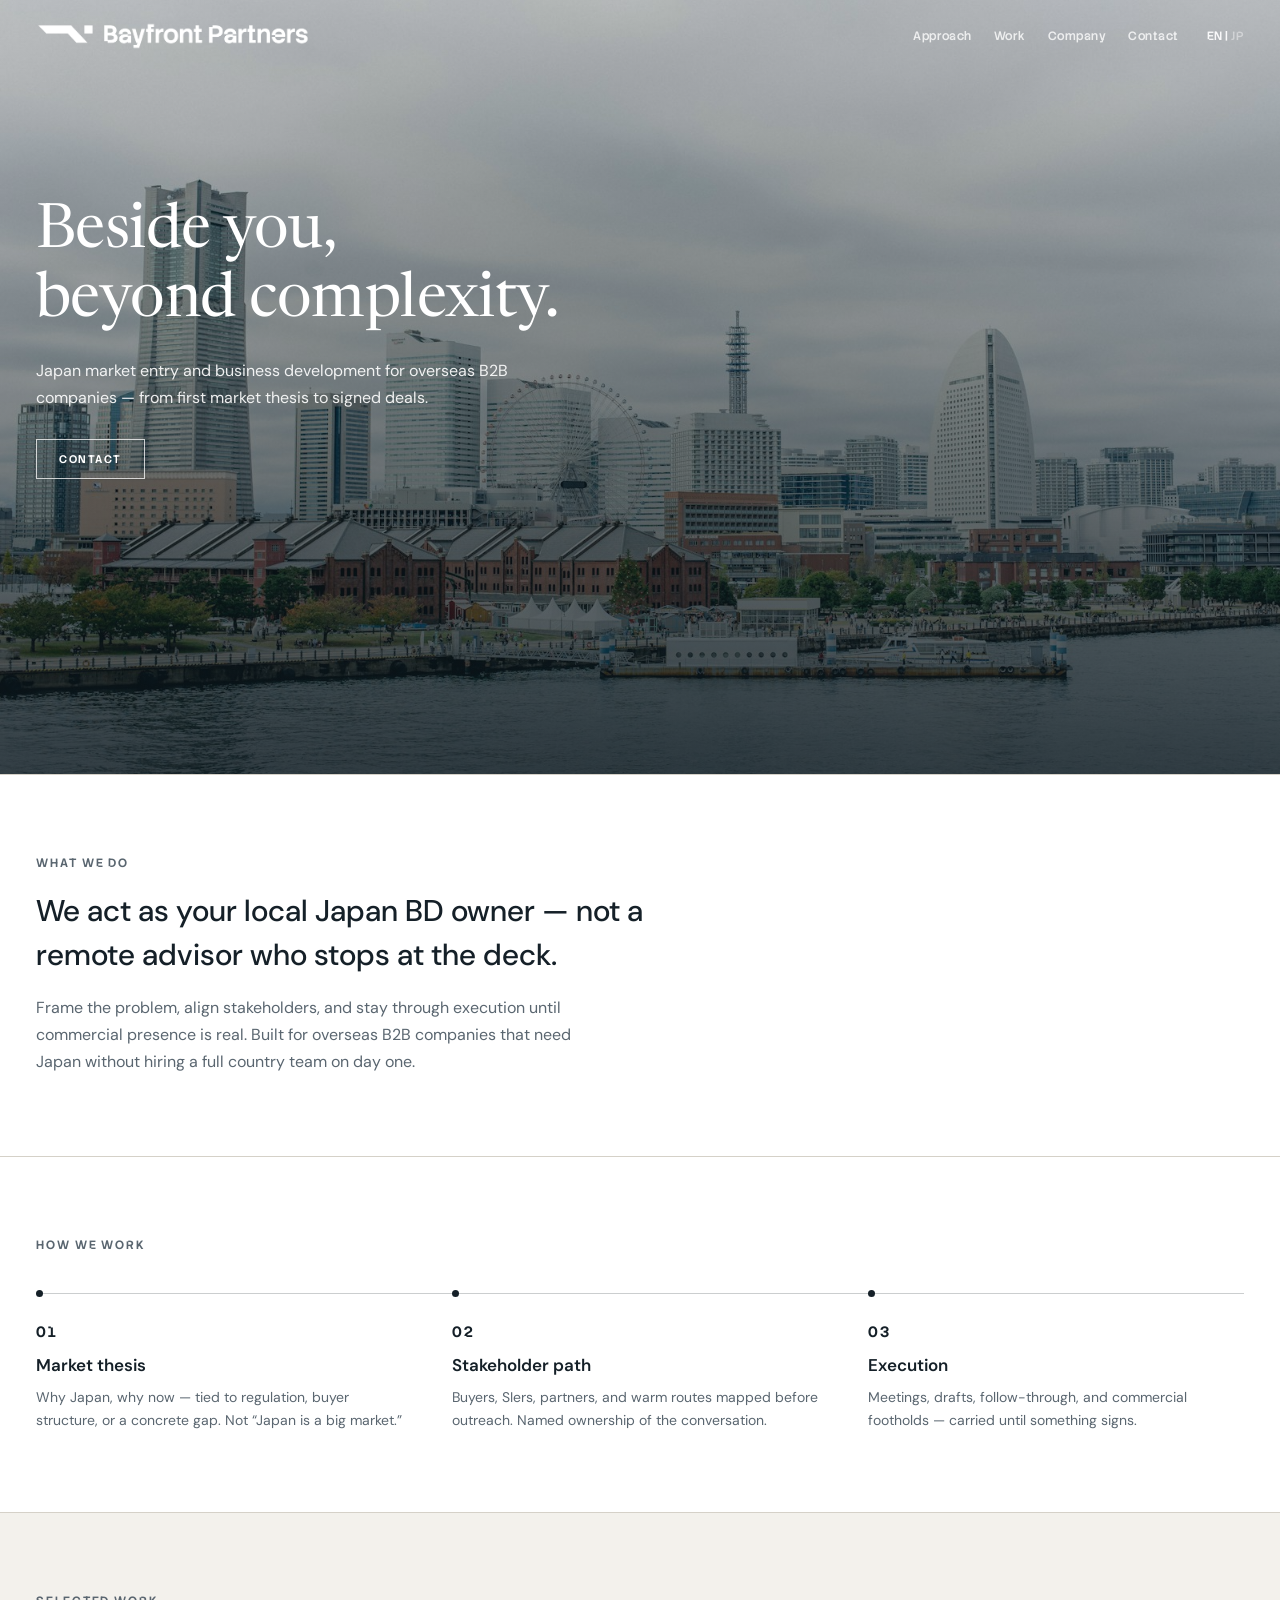
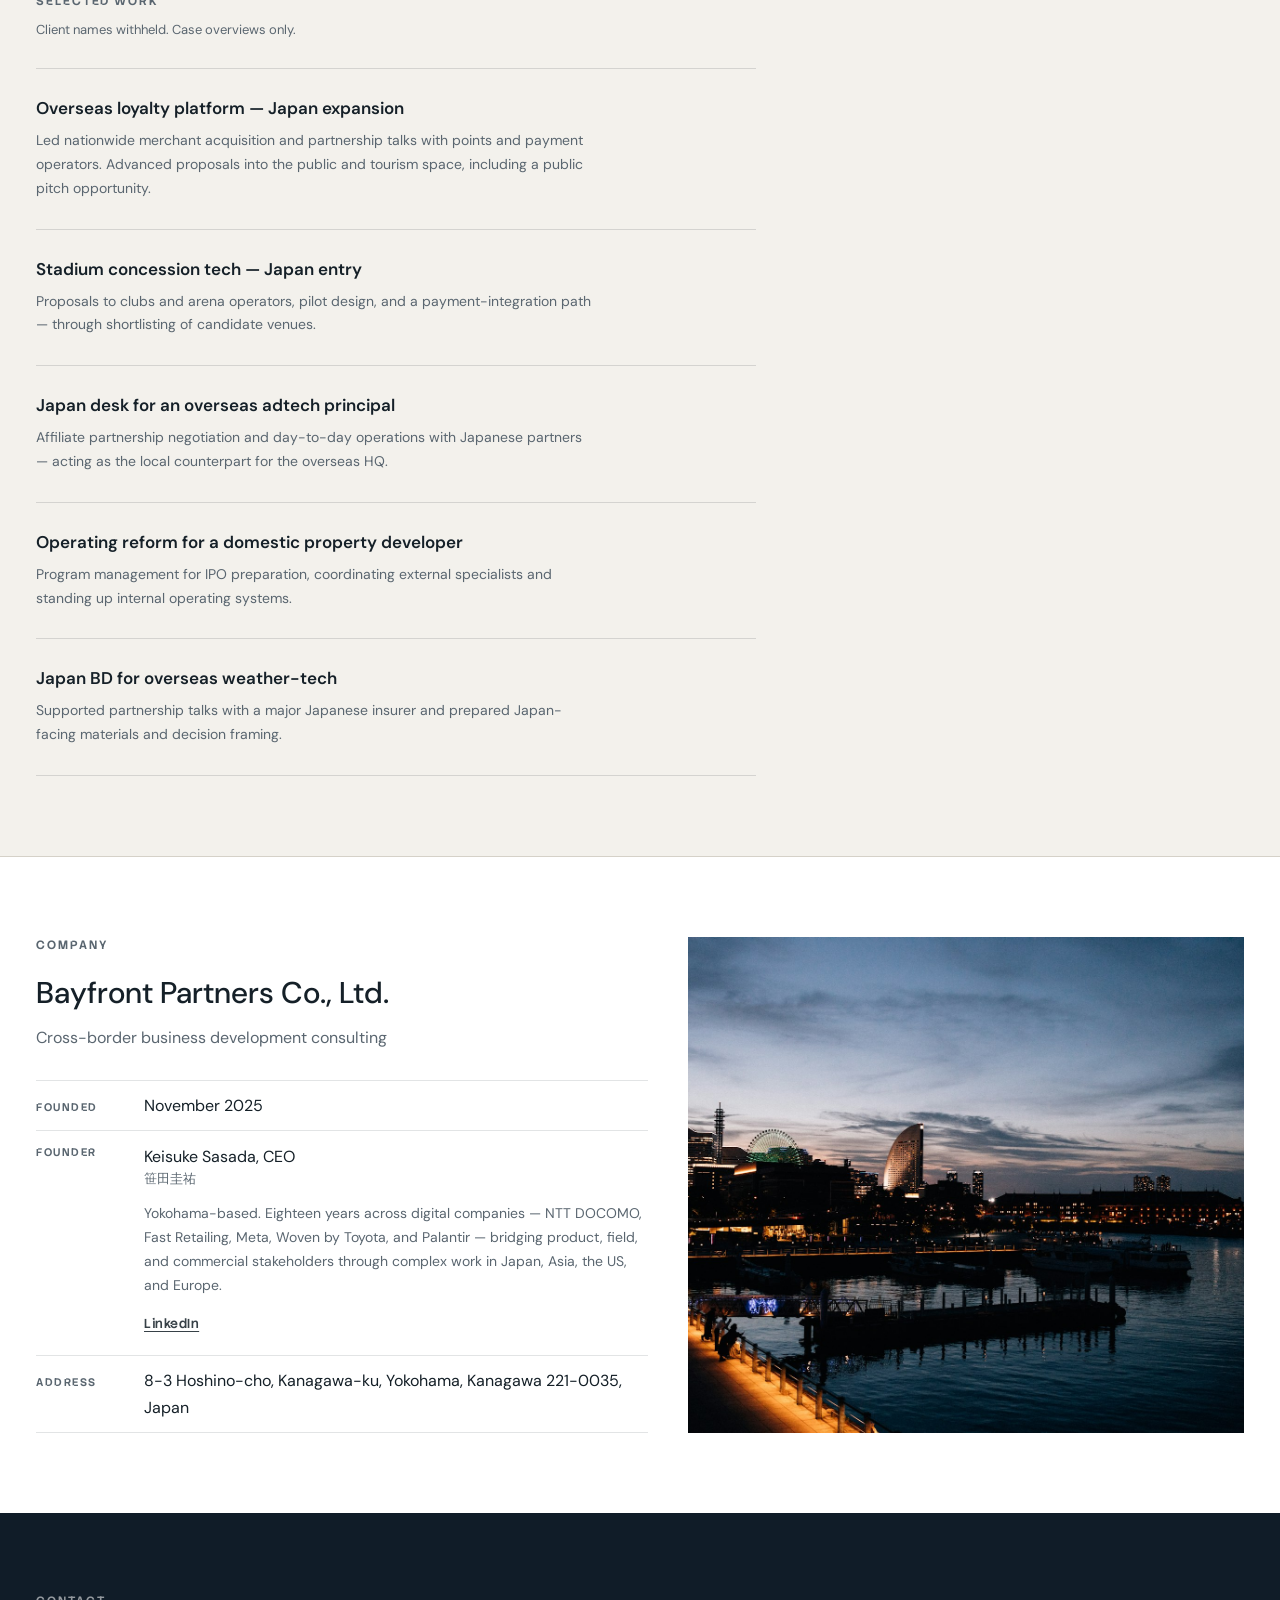
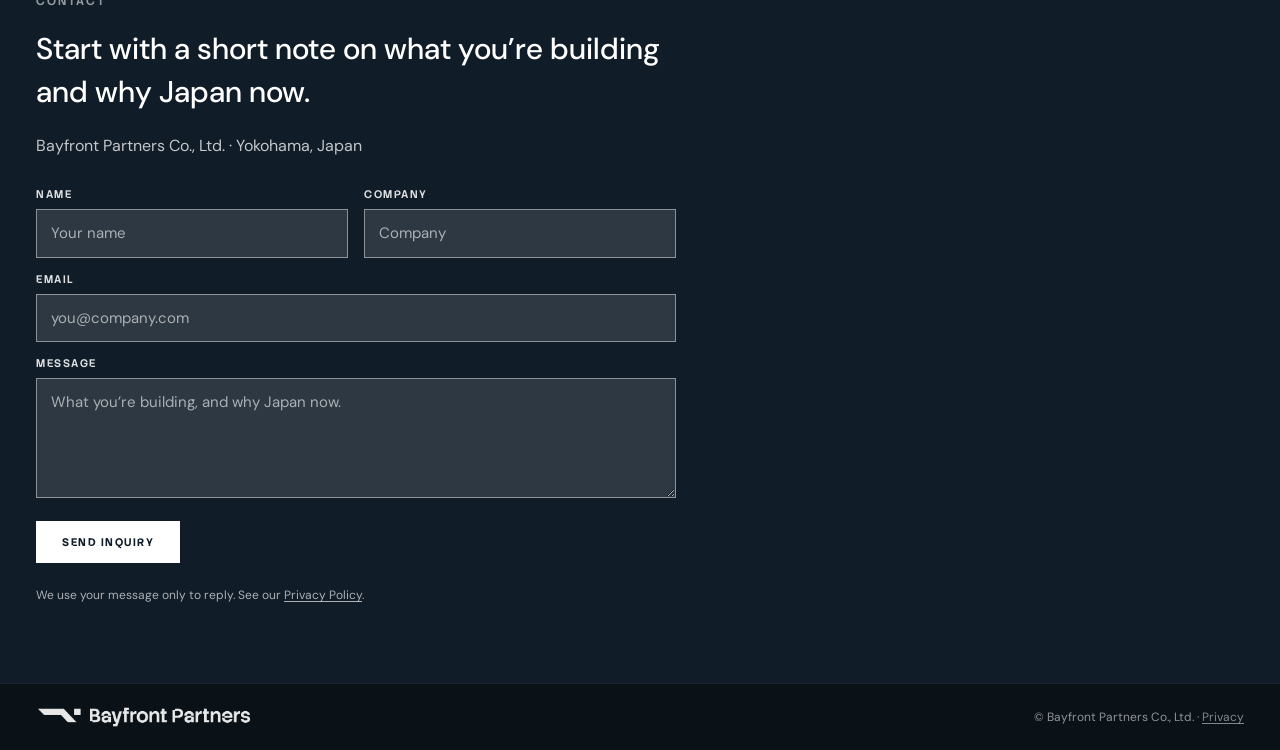
==== commit a901e55c: "Soften stadium case copy without claiming the pilot is live. Co-authored-by: Cursor <cursoragent@cur" ====
--- a/index.html
+++ b/index.html
@@ -34,7 +34,7 @@
   <link rel="preconnect" href="https://fonts.googleapis.com" />
   <link rel="preconnect" href="https://fonts.gstatic.com" crossorigin />
   <link href="https://fonts.googleapis.com/css2?family=DM+Sans:ital,opsz,wght@0,9..40,400;0,9..40,500;0,9..40,600;1,9..40,400&family=Newsreader:opsz,wght@6..72,400&family=Stack+Sans+Notch:wght@400;500;600;700&display=swap" rel="stylesheet" />
-  <link rel="stylesheet" href="/css/styles.css?v=seo1" />
+  <link rel="stylesheet" href="/css/styles.css?v=seo2" />
   <script type="application/ld+json">
   {
     "@context": "https://schema.org",
@@ -70,7 +70,7 @@
         "sameAs": ["https://www.linkedin.com/in/keisuke-sasada/"]
       },
       {
-        "@type": "ProfessionalService",
+        "@type": "Service",
         "@id": "https://bayfront-partners.com/#service",
         "name": "Japan market entry & business development",
         "serviceType": "Japan market entry and business development consulting",
@@ -162,7 +162,7 @@
         </article>
         <article>
           <strong>Stadium concession tech — Japan entry</strong>
-          <span>Proposals to clubs and arena operators, pilot design, and a payment-integration path. Shortlisted candidate venues. The pilot itself is not yet live.</span>
+          <span>Proposals to clubs and arena operators, pilot design, and a payment-integration path — through shortlisting of candidate venues.</span>
         </article>
         <article>
           <strong>Japan desk for an overseas adtech principal</strong>
@@ -248,7 +248,7 @@
     <span>© Bayfront Partners Co., Ltd. · <a href="/privacy/">Privacy</a></span>
   </footer>
 
-  <script src="/js/form-config.js?v=seo1"></script>
-  <script src="/js/main.js?v=seo1"></script>
+  <script src="/js/form-config.js?v=seo2"></script>
+  <script src="/js/main.js?v=seo2"></script>
 </body>
 </html>
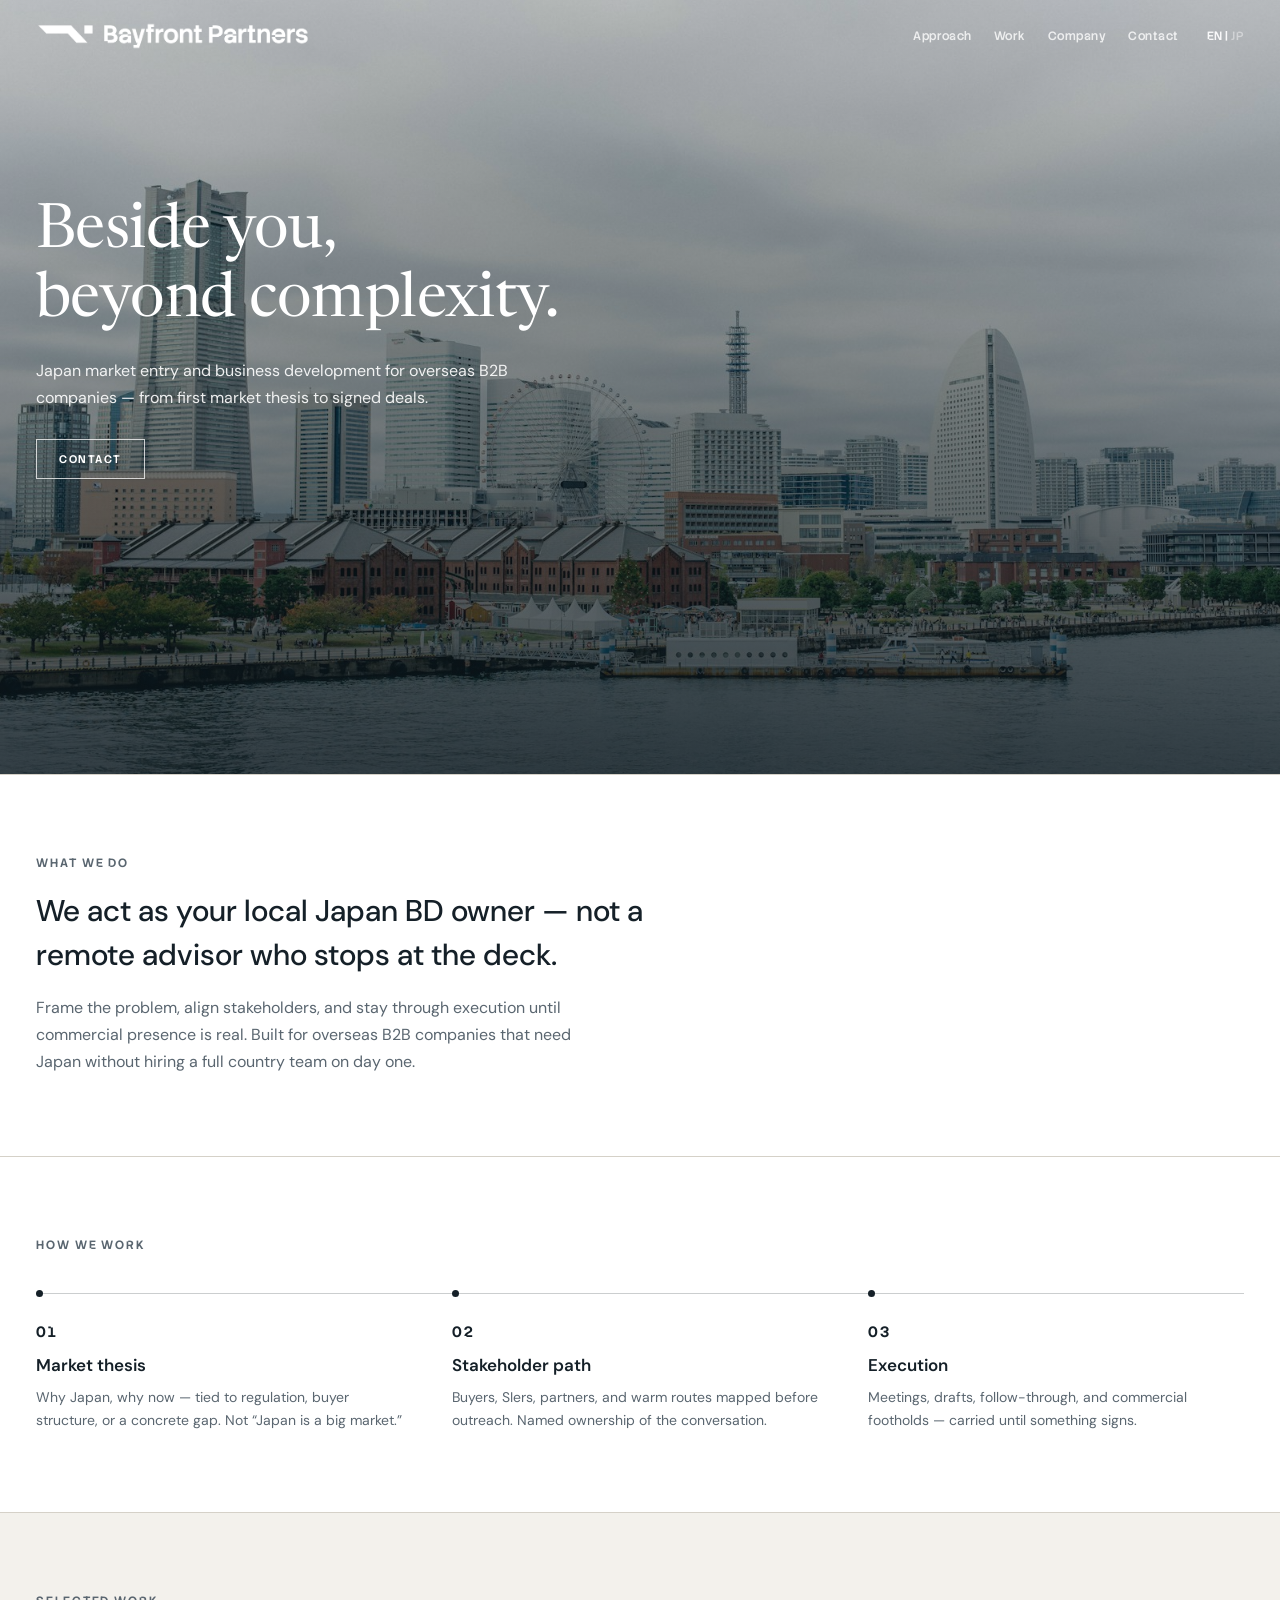
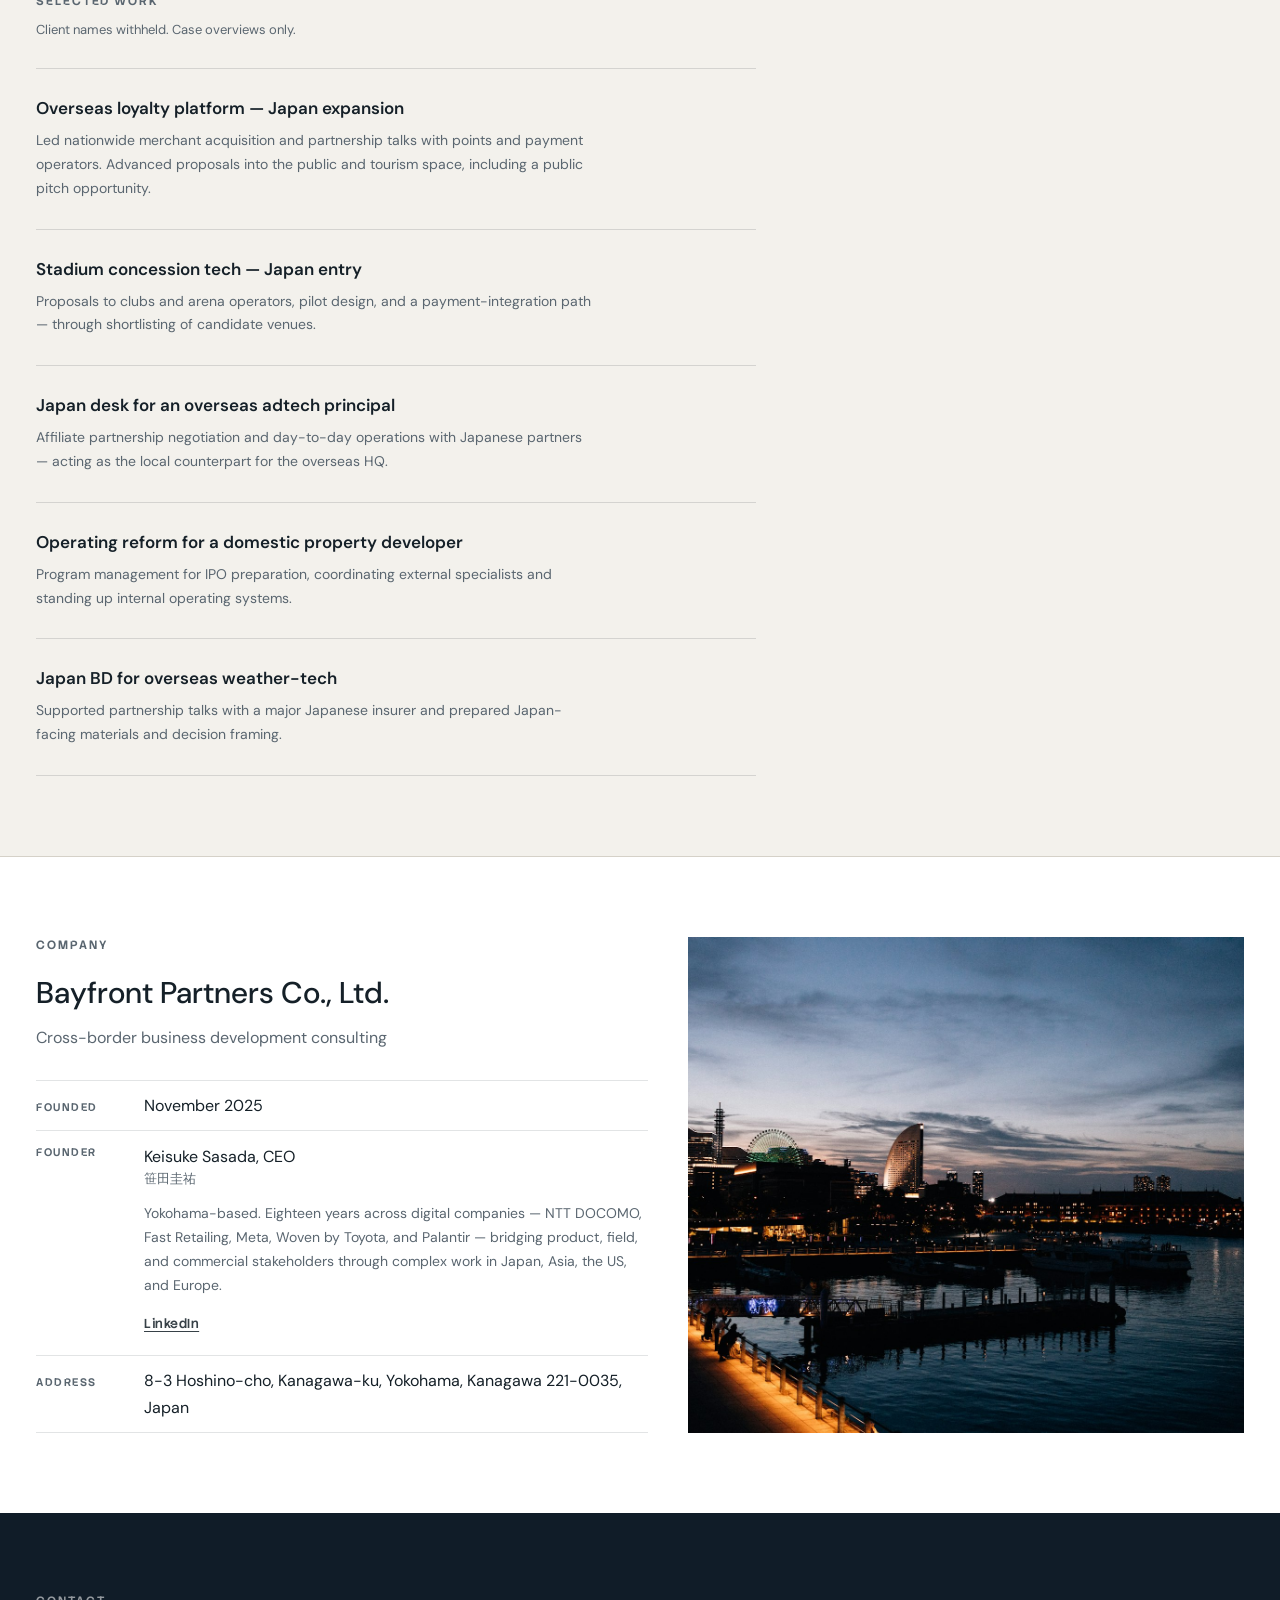
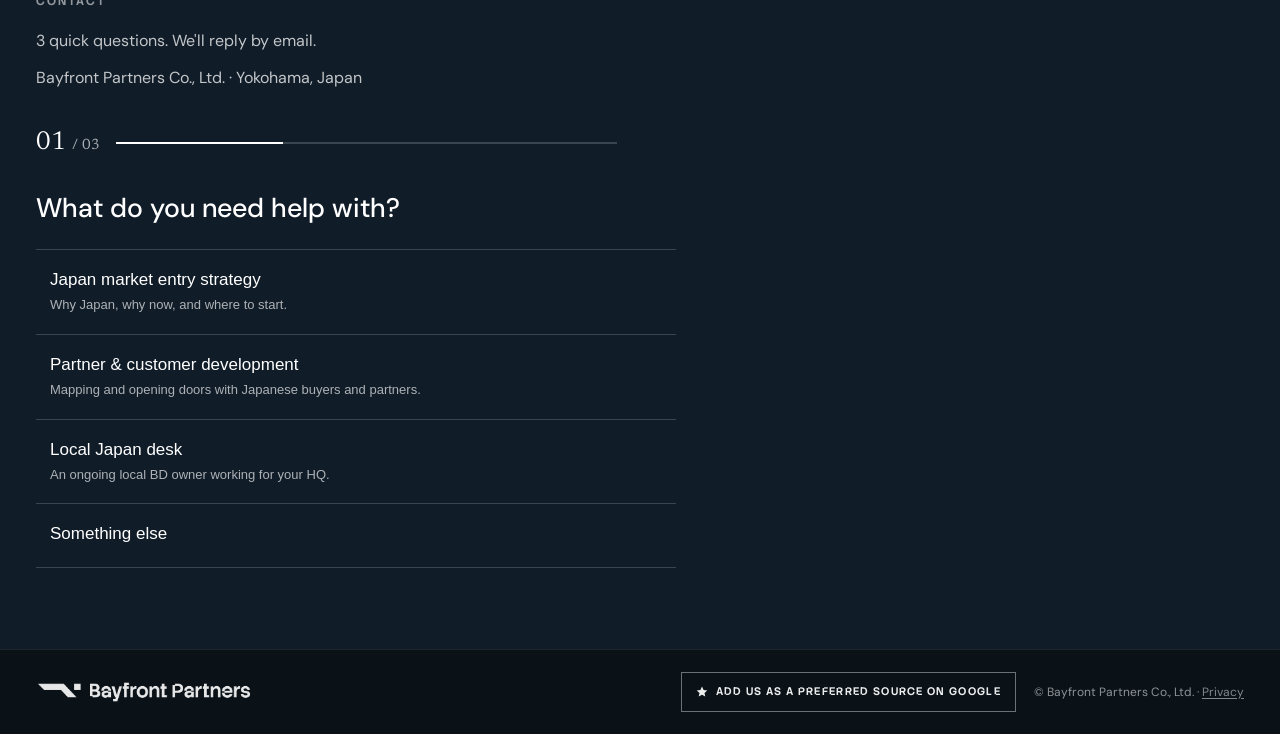
==== commit aa7687d5: "Replace contact form with a step-by-step lead form; add preferred-source link - 1 question per scree" ====
--- a/index.html
+++ b/index.html
@@ -34,7 +34,7 @@
   <link rel="preconnect" href="https://fonts.googleapis.com" />
   <link rel="preconnect" href="https://fonts.gstatic.com" crossorigin />
   <link href="https://fonts.googleapis.com/css2?family=DM+Sans:ital,opsz,wght@0,9..40,400;0,9..40,500;0,9..40,600;1,9..40,400&family=Newsreader:opsz,wght@6..72,400&family=Stack+Sans+Notch:wght@400;500;600;700&display=swap" rel="stylesheet" />
-  <link rel="stylesheet" href="/css/styles.css?v=seo2" />
+  <link rel="stylesheet" href="/css/styles.css?v=lead2" />
   <script type="application/ld+json">
   {
     "@context": "https://schema.org",
@@ -215,40 +215,38 @@
 
     <section class="contact" id="contact">
       <h2 class="kicker">Contact</h2>
-      <p class="lead">Start with a short note on what you’re building and why Japan now.</p>
+      <p class="copy" id="lead-intro">3 quick questions. We'll reply by email.</p>
       <p class="copy">Bayfront Partners Co., Ltd. · Yokohama, Japan</p>
-      <form class="contact-form" id="contact-form" method="post" novalidate>
-        <div>
-          <label for="name">Name</label>
-          <input id="name" name="name" type="text" autocomplete="name" required placeholder="Your name" />
+      <div class="lead-form" id="lead-form">
+        <div class="progress">
+          <span class="count">01 <small>/ 03</small></span>
+          <span class="bar" aria-hidden="true"><i></i></span>
+          <button type="button" class="back" hidden disabled>Back</button>
         </div>
-        <div>
-          <label for="company">Company</label>
-          <input id="company" name="company" type="text" autocomplete="organization" placeholder="Company" />
-        </div>
-        <div class="full">
-          <label for="email">Email</label>
-          <input id="email" name="email" type="email" autocomplete="email" required placeholder="you@company.com" />
-        </div>
-        <div class="full">
-          <label for="message">Message</label>
-          <textarea id="message" name="message" required placeholder="What you’re building, and why Japan now."></textarea>
-        </div>
+        <div id="lead-panel" aria-live="polite"></div>
+        <noscript>
+          <p class="note">This form needs JavaScript. You can also reach Keisuke on <a href="https://www.linkedin.com/in/keisuke-sasada/" target="_blank" rel="noopener noreferrer">LinkedIn</a>.</p>
+        </noscript>
         <!-- honeypot: leave empty -->
         <input type="checkbox" name="botcheck" class="hp" tabindex="-1" autocomplete="off" aria-hidden="true" />
-        <button type="submit">Send inquiry</button>
-        <p class="hint" id="form-hint" role="status" aria-live="polite"></p>
-        <p class="privacy">We use your message only to reply. See our <a href="/privacy/">Privacy Policy</a>.</p>
-      </form>
+      </div>
     </section>
   </main>
 
   <footer>
     <img src="/assets/logos/logo-name-white.png" alt="Bayfront Partners" />
-    <span>© Bayfront Partners Co., Ltd. · <a href="/privacy/">Privacy</a></span>
+    <div class="foot-right">
+      <a class="pref" href="https://www.google.com/preferences/source?q=bayfront-partners.com" target="_blank" rel="noopener">
+        <svg viewBox="0 0 12 12" aria-hidden="true"><path fill="currentColor" d="M6 .6l1.6 3.4 3.7.4-2.8 2.5.8 3.7L6 8.7 2.7 10.6l.8-3.7L.7 4.4l3.7-.4z"/></svg>
+        <span>Add us as a preferred source on Google</span>
+      </a>
+      <span>© Bayfront Partners Co., Ltd. · <a href="/privacy/">Privacy</a></span>
+    </div>
   </footer>
 
-  <script src="/js/form-config.js?v=seo2"></script>
-  <script src="/js/main.js?v=seo2"></script>
+  <script src="/js/form-config.js?v=lead1"></script>
+  <script src="/js/lead-form-config.js?v=lead1"></script>
+  <script src="/js/main.js?v=lead1"></script>
+  <script src="/js/lead-form.js?v=lead1"></script>
 </body>
 </html>
--- a/css/styles.css
+++ b/css/styles.css
@@ -633,106 +633,264 @@
 .contact .kicker { color: rgba(255, 255, 255, 0.55); }
 .contact .lead { color: #fff; }
 .contact .copy { color: rgba(255, 255, 255, 0.75); }
-
-.contact-form {
+#lead-intro { margin-bottom: 10px; }
+
+.lead-form {
   position: relative;
-  display: grid;
-  grid-template-columns: 1fr 1fr;
-  gap: 14px 16px;
-  margin-top: 28px;
   max-width: 640px;
-}
-
-.contact-form .full { grid-column: 1 / -1; }
-
-.contact-form label {
-  display: block;
-  font-family: "Stack Sans Notch", var(--jp), sans-serif;
+  min-width: 0;
+  container-type: inline-size;
+}
+
+.lead-form .progress {
+  display: flex;
+  align-items: center;
+  gap: 16px;
+  margin: 30px 0 24px;
+  min-height: 44px;
+}
+
+.lead-form .progress[hidden] {
+  display: none;
+}
+
+.lead-form .count {
+  font-family: "Newsreader", Georgia, serif;
+  font-size: 26px;
+  line-height: 1;
+  color: #fff;
+  font-variant-numeric: tabular-nums;
+  white-space: nowrap;
+}
+
+.lead-form .count small {
+  font-size: 15px;
+  color: rgba(255, 255, 255, 0.66);
+}
+
+.lead-form .bar {
+  flex: 1;
+  height: 2px;
+  background: rgba(255, 255, 255, 0.18);
+  position: relative;
+  min-width: 40px;
+}
+
+.lead-form .bar i {
+  position: absolute;
+  inset: 0 auto 0 0;
+  width: 0;
+  background: #fff;
+  transition: width 0.3s ease;
+}
+
+.lead-form .back {
+  background: none;
+  border: 0;
+  color: rgba(255, 255, 255, 0.66);
+  cursor: pointer;
+  min-height: 44px;
+  padding: 0 0 0 8px;
+  font-family: "Stack Sans Notch", "DM Sans", system-ui, sans-serif;
   font-size: 11px;
   font-weight: 600;
   letter-spacing: 0.14em;
   text-transform: uppercase;
+}
+
+.lead-form .back:hover { color: #fff; }
+
+html[lang="ja"] .lead-form .back {
+  font-family: var(--jp);
+  text-transform: none;
+  letter-spacing: 0.06em;
+  font-size: 13px;
+  font-weight: 700;
+}
+
+.lead-form .back[hidden] {
+  display: block !important;
+  visibility: hidden;
+  pointer-events: none;
+}
+
+.lead-form .q {
+  margin: 0 0 22px;
+  font-size: clamp(22px, 4.2cqi, 28px);
+  line-height: 1.4;
+  font-weight: 500;
+  color: #fff;
+  text-wrap: balance;
+}
+
+.lead-form .q:focus { outline: none; }
+
+html[lang="ja"] .lead-form .q {
+  font-family: var(--jp);
+  font-weight: 700;
+  line-height: 1.6;
+  letter-spacing: 0.01em;
+}
+
+.lead-form .options {
+  display: grid;
+  border-bottom: 1px solid rgba(255, 255, 255, 0.18);
+}
+
+.lead-form .opt {
+  display: grid;
+  gap: 4px;
+  width: 100%;
+  text-align: left;
+  cursor: pointer;
+  background: transparent;
+  color: #fff;
+  border: 0;
+  border-top: 1px solid rgba(255, 255, 255, 0.18);
+  padding: 18px 14px;
+  min-height: 64px;
+  transition: background 0.15s ease, color 0.15s ease;
+}
+
+.lead-form .opt:hover { background: rgba(255, 255, 255, 0.06); }
+
+.lead-form .opt:focus-visible {
+  outline: 2px solid #fff;
+  outline-offset: -2px;
+}
+
+.lead-form .opt-title {
+  font-size: 17px;
+  font-weight: 500;
+  line-height: 1.4;
+}
+
+.lead-form .opt-desc {
+  font-size: 13px;
+  line-height: 1.55;
+  color: rgba(255, 255, 255, 0.66);
+}
+
+html[lang="ja"] .lead-form .opt-title {
+  font-size: 16px;
+  font-weight: 700;
+}
+
+.lead-form .opt.is-picked {
+  background: #fff;
+  color: var(--sea);
+}
+
+.lead-form .opt.is-picked .opt-desc { color: var(--muted); }
+
+.lead-form .recap {
+  margin: 0 0 22px;
+  padding: 0;
+  list-style: none;
+  display: grid;
+  gap: 4px;
+  color: rgba(255, 255, 255, 0.66);
+  font-size: 13px;
+  line-height: 1.6;
+}
+
+.lead-form .field label {
+  display: block;
+  margin-bottom: 8px;
   color: rgba(255, 255, 255, 0.85);
-  margin-bottom: 8px;
-}
-
-html[lang="ja"] .contact-form label {
+  font-family: "Stack Sans Notch", "DM Sans", system-ui, sans-serif;
+  font-size: 11px;
+  font-weight: 600;
+  letter-spacing: 0.14em;
+  text-transform: uppercase;
+}
+
+html[lang="ja"] .lead-form .field label {
   font-family: var(--jp);
   text-transform: none;
   letter-spacing: 0.06em;
   font-weight: 700;
-}
-
-.contact-form input,
-.contact-form textarea {
+  font-size: 12px;
+}
+
+.lead-form .field input {
   width: 100%;
   box-sizing: border-box;
   background: rgba(255, 255, 255, 0.12);
   border: 1px solid rgba(255, 255, 255, 0.45);
+  border-radius: 0;
   color: #fff;
-  font: 400 15px / 1.5 "DM Sans", var(--jp), sans-serif;
-  padding: 12px 14px;
-  border-radius: 0;
-}
-
-.contact-form input::placeholder,
-.contact-form textarea::placeholder {
-  color: rgba(255, 255, 255, 0.6);
-}
-
-.contact-form input:focus,
-.contact-form textarea:focus {
+  font: 400 16px / 1.5 "DM Sans", system-ui, sans-serif;
+  padding: 14px;
+  min-height: 52px;
+}
+
+.lead-form .field input::placeholder { color: rgba(255, 255, 255, 0.55); }
+
+.lead-form .field input:focus {
   outline: none;
-  border-color: rgba(255, 255, 255, 0.85);
+  border-color: rgba(255, 255, 255, 0.9);
   background: rgba(255, 255, 255, 0.16);
 }
 
-.contact-form textarea {
-  min-height: 120px;
-  resize: vertical;
-}
-
-.contact-form button[type="submit"] {
-  justify-self: start;
-  margin-top: 4px;
+.lead-form .field input[aria-invalid="true"] { border-color: #ffb4b4; }
+
+.lead-form .error {
+  min-height: 20px;
+  margin: 8px 0 0;
+  color: #ffb4b4;
+  font-size: 13px;
+}
+
+.lead-form .send {
+  margin-top: 10px;
   background: #fff;
   color: var(--sea);
   border: 0;
-  font-family: "Stack Sans Notch", var(--jp), sans-serif;
+  cursor: pointer;
+  min-height: 52px;
+  padding: 0 30px;
+  font-family: "Stack Sans Notch", "DM Sans", system-ui, sans-serif;
   font-size: 11px;
   font-weight: 700;
   letter-spacing: 0.14em;
   text-transform: uppercase;
-  padding: 14px 26px;
-  cursor: pointer;
-}
-
-html[lang="ja"] .contact-form button[type="submit"] {
+}
+
+html[lang="ja"] .lead-form .send {
   font-family: var(--jp);
   text-transform: none;
   letter-spacing: 0.06em;
-  font-size: 13px;
-}
-
-.contact-form .hint,
-.contact-form .privacy {
-  grid-column: 1 / -1;
+  font-size: 14px;
+}
+
+.lead-form .send:disabled {
+  opacity: 0.6;
+  cursor: wait;
+}
+
+.lead-form .note {
+  margin: 16px 0 0;
+  color: rgba(255, 255, 255, 0.6);
+  font-size: 12px;
+  line-height: 1.6;
+}
+
+.lead-form .note a,
+.lead-form .done a {
+  color: inherit;
+  text-underline-offset: 2px;
+}
+
+.lead-form .done p {
   margin: 0;
-  font-size: 12px;
-  color: rgba(255, 255, 255, 0.65);
-}
-
-.contact-form .privacy { margin-top: -4px; }
-
-.contact-form .hint.is-error {
-  color: #ffb4b4;
-}
-
-.contact-form .hint.is-ok {
-  color: #b8e0c8;
-}
-
-.contact-form .hp {
+  color: rgba(255, 255, 255, 0.75);
+  font-size: 16px;
+  line-height: 1.7;
+  overflow-wrap: anywhere;
+}
+
+.lead-form .hp {
   position: absolute;
   left: -9999px;
   width: 1px;
@@ -741,9 +899,9 @@
   pointer-events: none;
 }
 
-.contact-form button[type="submit"]:disabled {
-  opacity: 0.6;
-  cursor: wait;
+@media (prefers-reduced-motion: reduce) {
+  .lead-form .bar i,
+  .lead-form .opt { transition: none; }
 }
 
 footer {
@@ -778,10 +936,59 @@
 
 footer a:hover { opacity: 1; }
 
-.contact-form .privacy a {
-  color: inherit;
-  text-decoration: underline;
-  text-underline-offset: 2px;
+.foot-right {
+  display: flex;
+  flex-wrap: wrap;
+  align-items: center;
+  justify-content: flex-end;
+  gap: 12px 18px;
+}
+
+footer .pref {
+  display: inline-flex;
+  align-items: center;
+  gap: 8px;
+  min-width: 0;
+  max-width: 100%;
+  min-height: 40px;
+  padding: 10px 14px;
+  box-sizing: border-box;
+  white-space: normal;
+  line-height: 1.35;
+  border: 1px solid rgba(255, 255, 255, 0.4);
+  color: rgba(255, 255, 255, 0.92);
+  text-decoration: none;
+  opacity: 1;
+  font-family: "Stack Sans Notch", "DM Sans", system-ui, sans-serif;
+  font-size: 11px;
+  font-weight: 600;
+  letter-spacing: 0.12em;
+  text-transform: uppercase;
+}
+
+footer .pref:hover {
+  border-color: #fff;
+  color: #fff;
+  opacity: 1;
+}
+
+footer .pref svg {
+  width: 12px;
+  height: 12px;
+  flex: none;
+}
+
+footer .pref span {
+  min-width: 0;
+  text-align: left;
+}
+
+html[lang="ja"] footer .pref {
+  font-family: var(--jp);
+  text-transform: none;
+  letter-spacing: 0.04em;
+  font-size: 12px;
+  font-weight: 700;
 }
 
 @media (max-width: 800px) {
@@ -790,8 +997,7 @@
   }
 
   .how,
-  .company-layout,
-  .contact-form {
+  .company-layout {
     grid-template-columns: 1fr;
   }
 
@@ -870,7 +1076,7 @@
   .kicker { margin-bottom: 22px; }
   .proof { margin-top: 36px; }
   .proof article { padding: 32px 0; }
-  .contact-form { margin-top: 36px; gap: 18px 16px; }
+  .lead-form .send { width: 100%; }
 
   footer {
     flex-direction: column;
@@ -883,6 +1089,14 @@
 
   footer span { text-align: left; }
 
+  .foot-right {
+    flex-direction: column;
+    align-items: flex-start;
+    justify-content: flex-start;
+    width: 100%;
+    min-width: 0;
+  }
+
   .how {
     border-top: 0;
     border-left: 1px solid rgba(21, 32, 40, 0.22);
